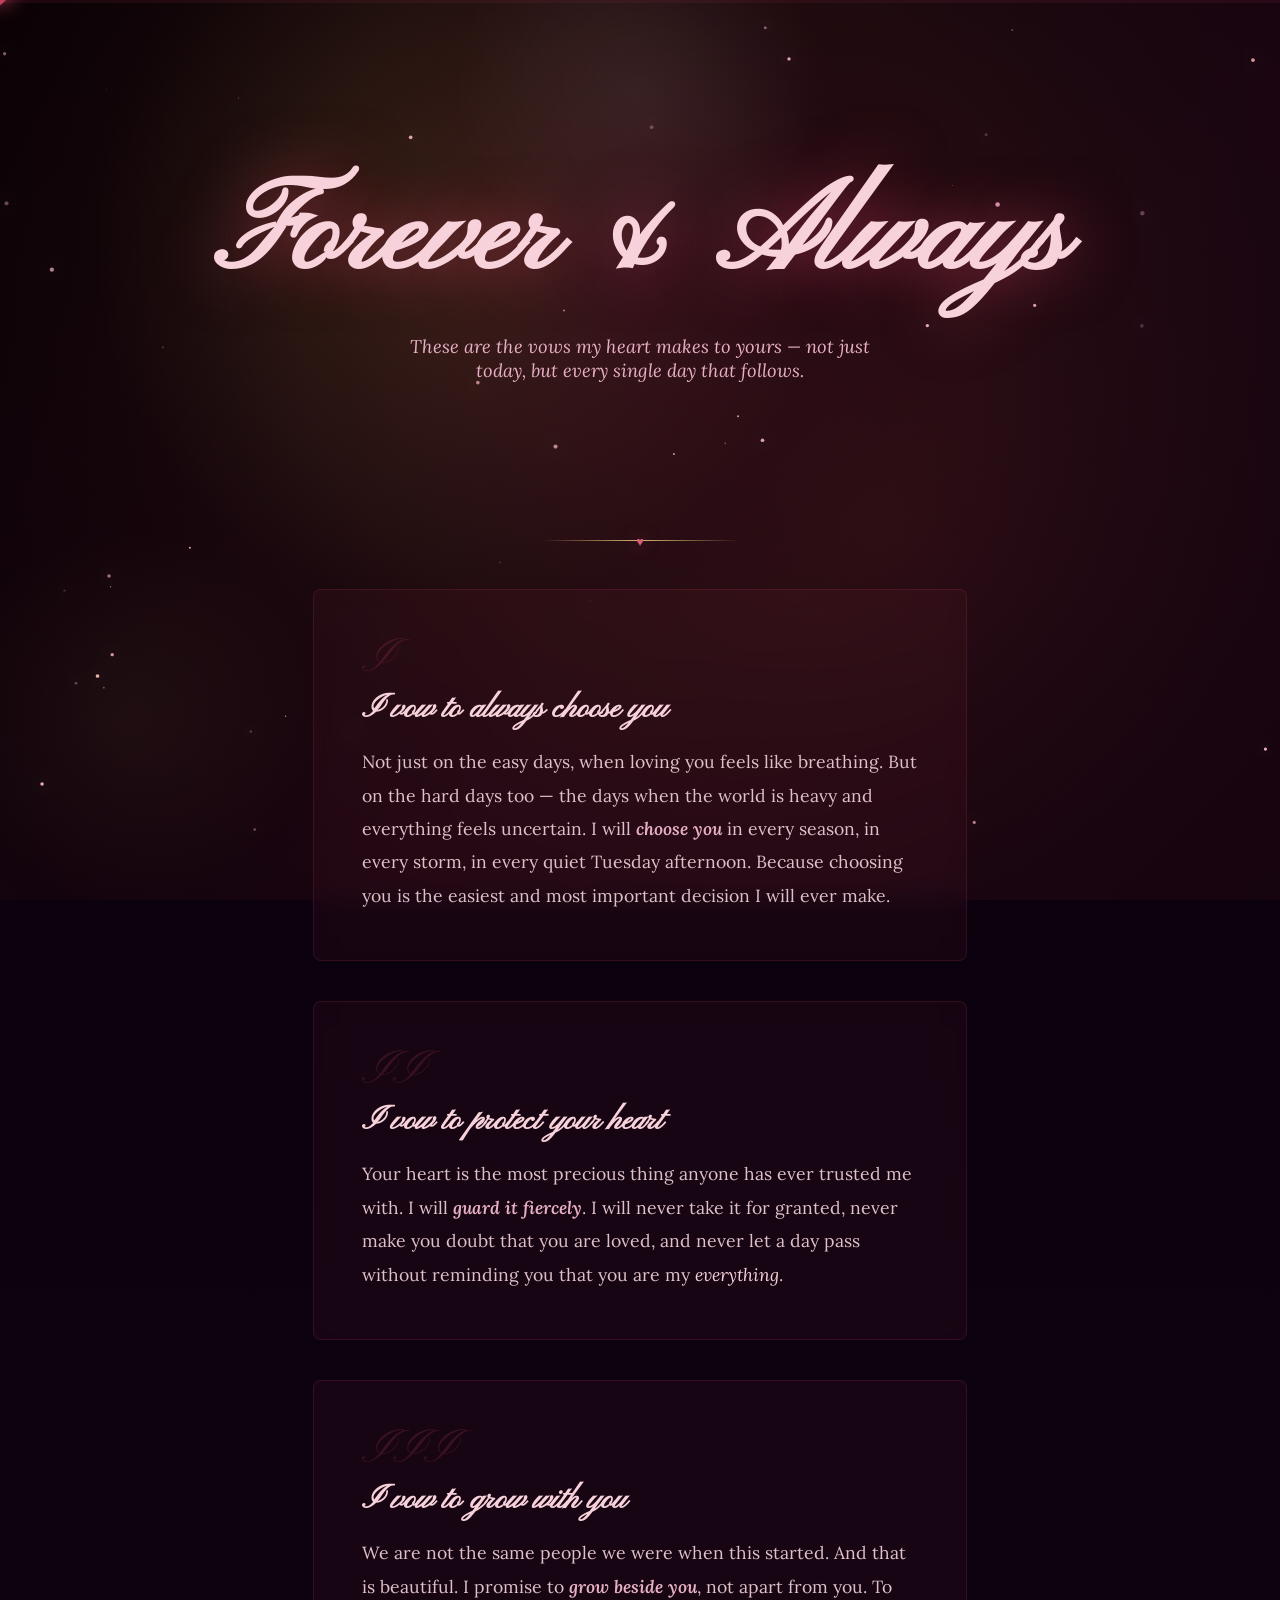
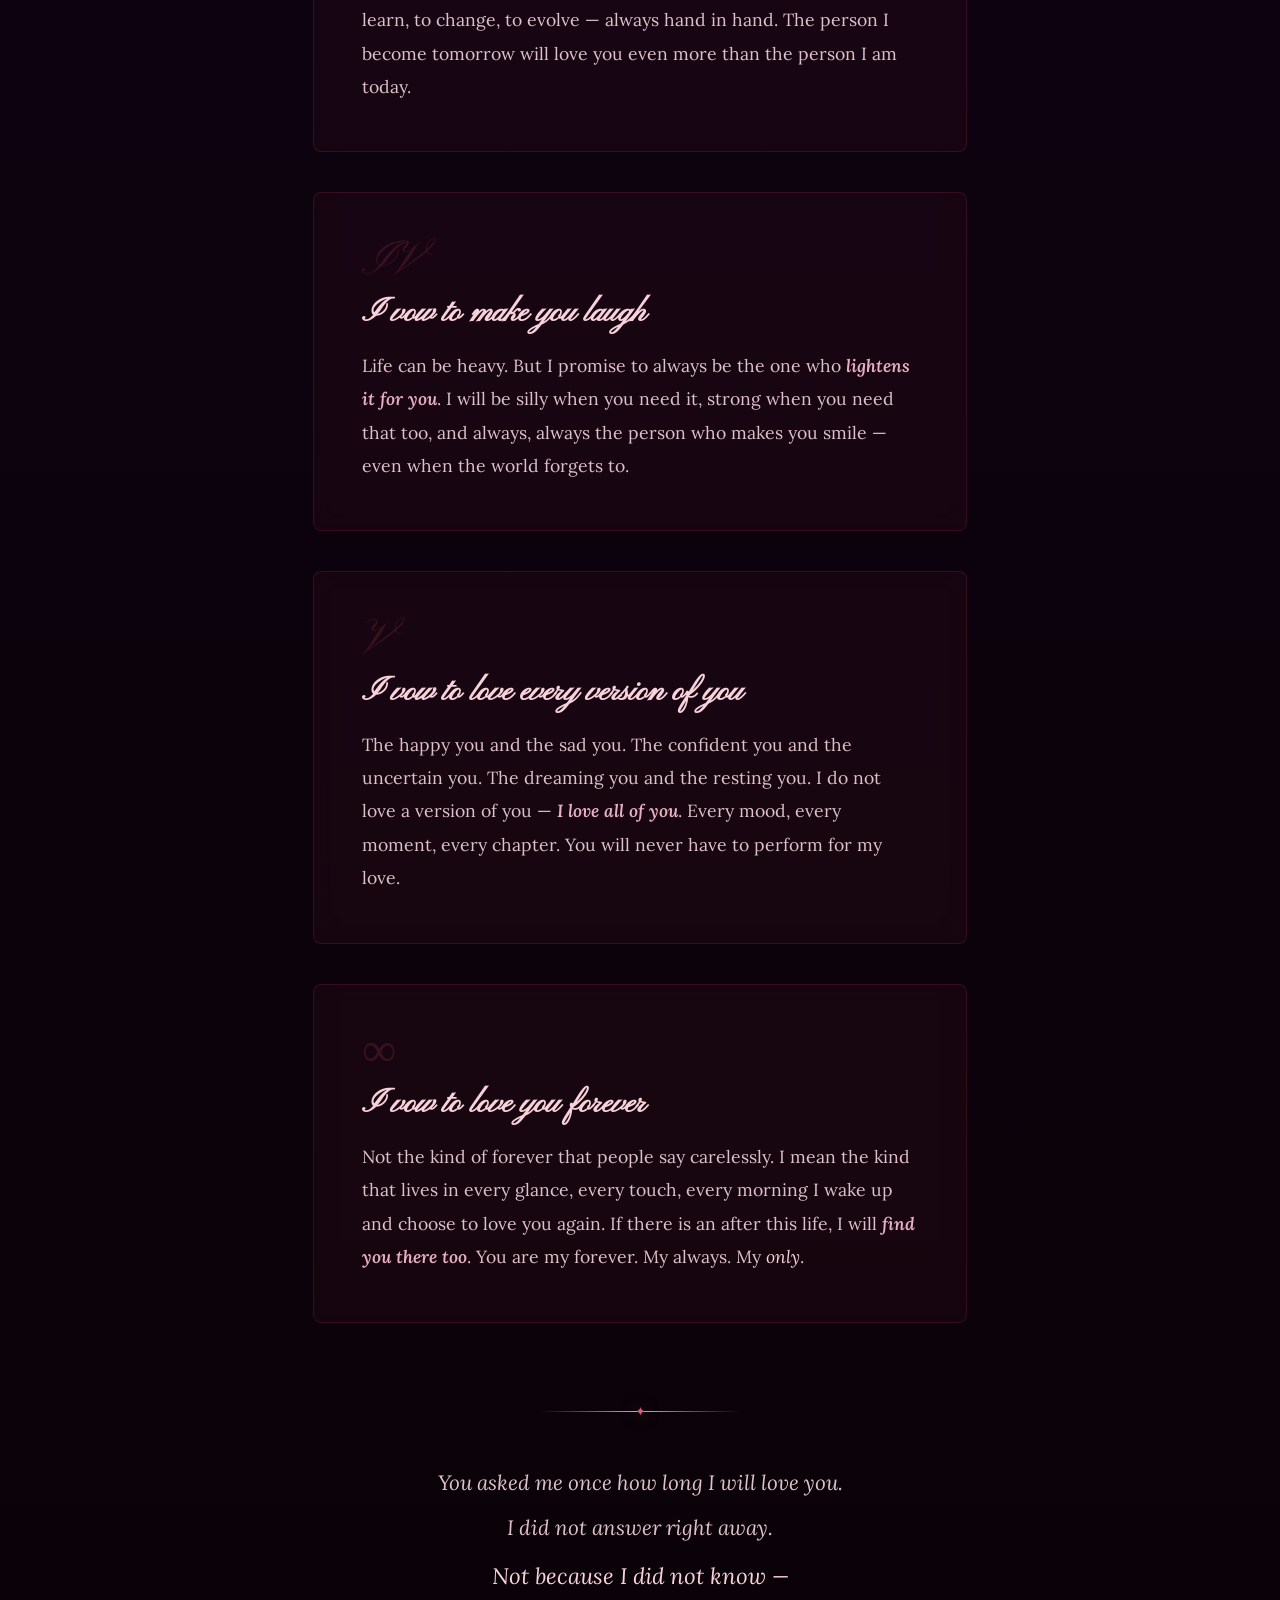
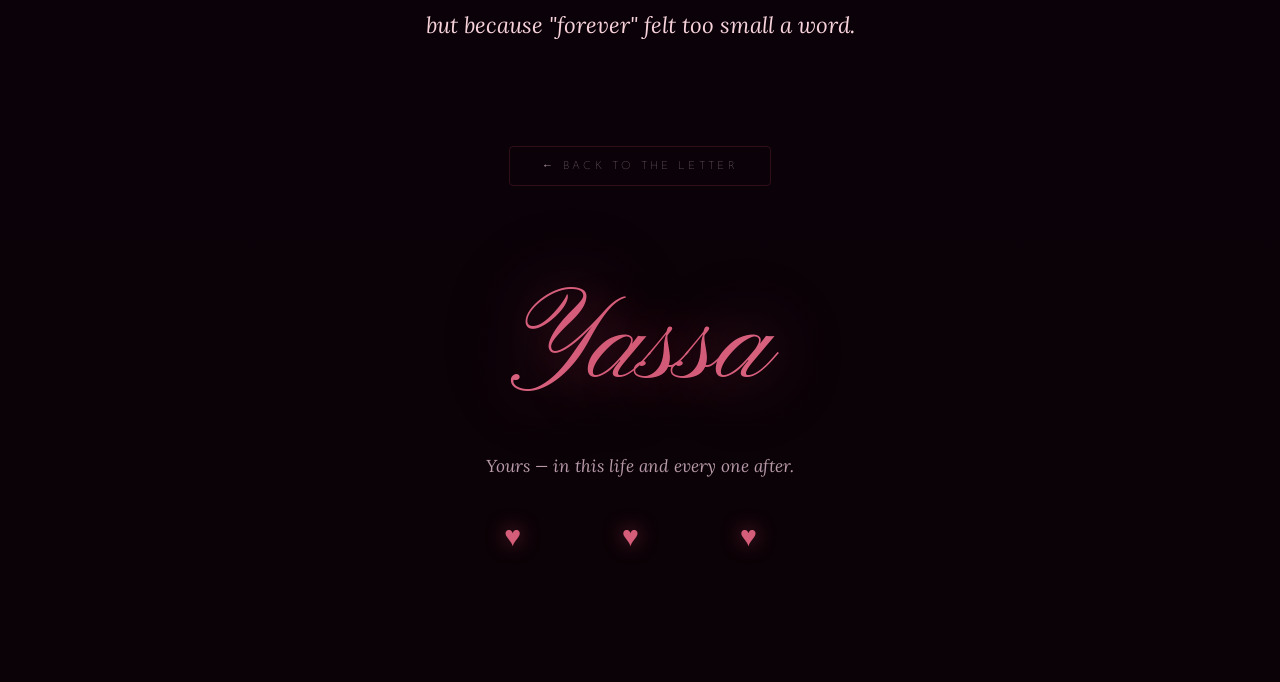
==== forever.html @ 21aec776 "init" ====
<!DOCTYPE html>
<html lang="en">
<head>
  <meta charset="UTF-8"/>
  <meta name="viewport" content="width=device-width, initial-scale=1.0"/>
  <title>Forever & Always — For Ela ♡</title>
  <link href="https://fonts.googleapis.com/css2?family=Lora:ital,wght@0,400;0,500;0,600;1,400;1,500&family=Pinyon+Script&family=Josefin+Sans:wght@100;200;300&display=swap" rel="stylesheet"/>
  <link rel="stylesheet" href="css/style.css"/>
  <style>
    .vow-hero {
      min-height: 60svh; display: flex; flex-direction: column;
      align-items: center; justify-content: center; text-align: center;
      padding: 4rem 1.5rem; position: relative; z-index: 1;
    }
    .vow-hero h1 {
      font-family: 'Pinyon Script', cursive;
      font-size: clamp(3.5rem, 12vw, 8rem); color: var(--blush);
      text-shadow: 0 0 60px rgba(192,65,90,.6);
      opacity: 0; animation: fu 1.2s .3s forwards;
    }
    .vow-hero p {
      font-style: italic; color: var(--soft); font-size: clamp(.9rem, 2vw, 1.15rem);
      margin-top: 1rem; opacity: 0; animation: fu .9s .8s forwards; max-width: 500px;
    }

    .vow-section {
      position: relative; z-index: 1; max-width: 750px;
      margin: 0 auto; padding: 3rem clamp(1.2rem, 5vw, 3rem);
    }
    .vow-card {
      background: rgba(192,65,90,.06); border: 1px solid rgba(192,65,90,.18);
      border-radius: 8px; padding: clamp(2rem, 5vw, 3rem);
      backdrop-filter: blur(10px); margin-bottom: 2.5rem;
      transition: transform .3s, box-shadow .3s;
    }
    .vow-card:hover {
      transform: translateY(-3px);
      box-shadow: 0 12px 40px rgba(192,65,90,.1);
    }
    .vow-num {
      font-family: 'Pinyon Script', cursive; font-size: 3rem;
      color: rgba(192,65,90,.2); line-height: .9; margin-bottom: .5rem;
    }
    .vow-title {
      font-family: 'Pinyon Script', cursive;
      font-size: clamp(1.5rem, 4vw, 2rem); color: var(--blush); margin-bottom: 1rem;
    }
    .vow-text {
      font-size: clamp(.95rem, 1.6vw, 1.1rem); color: #ddc0c8;
      line-height: 1.9; font-weight: 400;
    }
    .vow-text em { color: var(--blush); }
    .vow-text strong { color: var(--soft); font-weight: 600; font-style: italic; }

    .final-poem {
      text-align: center; padding: 3rem 1.5rem;
      position: relative; z-index: 1; max-width: 650px; margin: 0 auto;
    }
    .final-poem .pl { display: block; font-style: italic; color: #ddc0c8;
      font-size: clamp(1rem, 2.2vw, 1.3rem); line-height: 2.2; font-weight: 400; }
    .final-poem .pl.hi { color: var(--blush); font-size: clamp(1.05rem, 2.4vw, 1.4rem); }

    .back-link {
      display: block; text-align: center; margin: 3rem auto;
      font-family: 'Josefin Sans', sans-serif; font-weight: 100;
      letter-spacing: .3em; font-size: .7rem; color: var(--muted);
      text-transform: uppercase; text-decoration: none;
      padding: .8rem 2rem; border: 1px solid rgba(192,65,90,.2);
      border-radius: 4px; transition: all .3s; position: relative; z-index: 1;
      width: fit-content;
    }
    .back-link:hover { border-color: var(--rose); color: var(--rose); background: rgba(192,65,90,.08); }
  </style>
</head>
<body class="page-ready">

<canvas id="bgc"></canvas>
<canvas id="fwc"></canvas>
<div class="fhwrap" id="fhwrap"></div>
<div id="hcur"><svg viewBox="0 0 100 90" xmlns="http://www.w3.org/2000/svg"><path d="M50 85C50 85 5 52 5 28C5 13 16 3 29 3C38 3 46 8 50 16C54 8 62 3 71 3C84 3 95 13 95 28C95 52 50 85 50 85Z" fill="#c0415a"/></svg></div>

<div class="scroll-progress"><div class="scroll-progress-fill" id="scroll-progress-fill"></div><span class="scroll-heart" id="scroll-heart">♥</span></div>

<div class="vow-hero">
  <h1>Forever & Always</h1>
  <p>These are the vows my heart makes to yours — not just today, but every single day that follows.</p>
</div>

<div class="gline-animated rev"><span class="div-heart">♥</span></div>

<div class="vow-section">
  <div class="vow-card rev">
    <div class="vow-num">I</div>
    <h3 class="vow-title">I vow to always choose you</h3>
    <p class="vow-text">Not just on the easy days, when loving you feels like breathing. But on the hard days too — the days when the world is heavy and everything feels uncertain. I will <strong>choose you</strong> in every season, in every storm, in every quiet Tuesday afternoon. Because choosing you is the easiest and most important decision I will ever make.</p>
  </div>

  <div class="vow-card rev d1">
    <div class="vow-num">II</div>
    <h3 class="vow-title">I vow to protect your heart</h3>
    <p class="vow-text">Your heart is the most precious thing anyone has ever trusted me with. I will <strong>guard it fiercely</strong>. I will never take it for granted, never make you doubt that you are loved, and never let a day pass without reminding you that you are my <em>everything</em>.</p>
  </div>

  <div class="vow-card rev d2">
    <div class="vow-num">III</div>
    <h3 class="vow-title">I vow to grow with you</h3>
    <p class="vow-text">We are not the same people we were when this started. And that is beautiful. I promise to <strong>grow beside you</strong>, not apart from you. To learn, to change, to evolve — always hand in hand. The person I become tomorrow will love you even more than the person I am today.</p>
  </div>

  <div class="vow-card rev d3">
    <div class="vow-num">IV</div>
    <h3 class="vow-title">I vow to make you laugh</h3>
    <p class="vow-text">Life can be heavy. But I promise to always be the one who <strong>lightens it for you</strong>. I will be silly when you need it, strong when you need that too, and always, always the person who makes you smile — even when the world forgets to.</p>
  </div>

  <div class="vow-card rev d1">
    <div class="vow-num">V</div>
    <h3 class="vow-title">I vow to love every version of you</h3>
    <p class="vow-text">The happy you and the sad you. The confident you and the uncertain you. The dreaming you and the resting you. I do not love a version of you — <strong>I love all of you</strong>. Every mood, every moment, every chapter. You will never have to perform for my love.</p>
  </div>

  <div class="vow-card rev d2">
    <div class="vow-num">∞</div>
    <h3 class="vow-title">I vow to love you forever</h3>
    <p class="vow-text">Not the kind of forever that people say carelessly. I mean the kind that lives in every glance, every touch, every morning I wake up and choose to love you again. If there is an after this life, I will <strong>find you there too</strong>. You are my forever. My always. My <em>only</em>.</p>
  </div>
</div>

<div class="gline-animated rev"><span class="div-heart">✦</span></div>

<div class="final-poem">
  <span class="pl rev">You asked me once how long I will love you.</span>
  <span class="pl rev d1">I did not answer right away.</span>
  <span class="pl hi rev d2">Not because I did not know —</span>
  <span class="pl hi rev d3">but because "forever" felt too small a word.</span>
</div>

<a href="index.html" class="back-link">← back to the letter</a>

<div class="final" style="padding-top: 2rem">
  <span class="sig rev">Yassa</span>
  <p class="fnote rev">Yours — in this life and every one after.</p>
  <span class="fhearts">♥ &nbsp; ♥ &nbsp; ♥</span>
</div>

<script src="js/data.js"></script>
<script src="js/effects.js"></script>
<script src="js/starfield.js"></script>
<script>
  initHeartCursor();
  initFireworks();
  initStarfield();
  initFloatingHearts();
  initProgressBar();

  const io = new IntersectionObserver(entries => {
    entries.forEach(e => { if (e.isIntersecting) { e.target.classList.add('on'); io.unobserve(e.target); } });
  }, { threshold: .07 });
  document.querySelectorAll('.rev').forEach(el => io.observe(el));

  const divObs = new IntersectionObserver(entries => {
    entries.forEach(e => { if (e.isIntersecting) { e.target.classList.add('animate'); divObs.unobserve(e.target); } });
  }, { threshold: .5 });
  document.querySelectorAll('.gline-animated').forEach(d => divObs.observe(d));
</script>
</body>
</html>
---- css/style.css ----
/* ═══════════════════════════════════════════════════
   FOR ELA — STYLESHEET
   ═══════════════════════════════════════════════════ */

/* ── 1. DESIGN TOKENS ── */
:root {
  --rose: #d45e79;
  --rose2: #e16c8c;
  --blush: #f7d2da;
  --deep: #06020a;
  --midnight: #08030c;
  --plum: #2b0918;
  --gold: #d8b56f;
  --cream: #f8efe8;
  --muted: #b89aa8;
  --soft: #e8b0c4;
  --glass: rgba(255, 255, 255, .08);
  --border: rgba(255, 255, 255, .14);
}

/* ── 2. RESET & BASE ── */
*,
*::before,
*::after {
  box-sizing: border-box;
  margin: 0;
  padding: 0;
}

html {
  scroll-behavior: smooth;
}

body {
  position: relative;
  min-height: 100vh;
  color: var(--cream);
  background: linear-gradient(180deg, #09010b 0%, #0d0210 38%, #0a0206 100%);
  font-family: 'Lora', serif;
  overflow-x: hidden;
  cursor: none;
}

@media (pointer: coarse) {
  body {
    cursor: auto;
  }
}

body::before {
  content: '';
  position: fixed;
  inset: 0;
  z-index: -1;
  pointer-events: none;
  background:
    radial-gradient(circle at 20% 15%, rgba(212, 168, 83, .14), transparent 16%),
    radial-gradient(circle at 85% 10%, rgba(224, 96, 112, .12), transparent 14%),
    radial-gradient(circle at 50% 90%, rgba(255, 255, 255, .04), transparent 22%),
    linear-gradient(135deg, rgba(10, 2, 6, .96), rgba(26, 5, 18, .95) 35%, rgba(18, 4, 14, .98));
  background-size: 180% 180%;
  animation: meshFlow 32s ease-in-out infinite;
}

body::after {
  content: '';
  position: fixed;
  inset: 0;
  z-index: -1;
  pointer-events: none;
  background:
    radial-gradient(circle at 50% 10%, rgba(255, 255, 255, .07), transparent 18%),
    radial-gradient(circle at 10% 80%, rgba(212, 168, 83, .06), transparent 14%);
  mix-blend-mode: screen;
}

@keyframes meshFlow {
  0% {
    transform: scale(1) translate(0, 0);
  }

  50% {
    transform: scale(1.04) translate(2%, -1.8%);
  }

  100% {
    transform: scale(1) translate(0, 0);
  }
}

/* ── 3. HEART CURSOR & TRAILS ── */
#hcur {
  position: fixed;
  pointer-events: none;
  z-index: 99999;
  transform: translate(-50%, -60%);
  display: none;
  filter: drop-shadow(0 0 10px rgba(192, 65, 90, 1));
}

@media (pointer: fine) {
  #hcur {
    display: block;
  }
}

#hcur svg {
  width: 26px;
  height: 26px;
  animation: cbeat 1.3s ease-in-out infinite;
}

@keyframes cbeat {

  0%,
  100% {
    transform: scale(1);
  }

  50% {
    transform: scale(1.4);
  }
}

.trail {
  position: fixed;
  pointer-events: none;
  z-index: 99990;
  transform: translate(-50%, -50%);
  animation: trailFade .9s ease-out forwards;
}

@keyframes trailFade {
  0% {
    opacity: .85;
    transform: translate(-50%, -50%) scale(1);
  }

  100% {
    opacity: 0;
    transform: translate(-50%, -160%) scale(.15);
  }
}

/* ── 4. CANVASES & FLOATING HEARTS ── */
#bgc,
#fwc {
  position: fixed;
  inset: 0;
  pointer-events: none;
}

#bgc {
  z-index: 0;
}

#fwc {
  z-index: 9000;
}

.fhwrap {
  position: fixed;
  inset: 0;
  pointer-events: none;
  z-index: 0;
  overflow: hidden;
}

.fh {
  position: absolute;
  bottom: -60px;
  opacity: 0;
  animation: floatUp linear infinite;
}

@keyframes floatUp {
  0% {
    opacity: 0;
    transform: translateY(0) scale(.6);
  }

  10% {
    opacity: .5;
  }

  90% {
    opacity: .2;
  }

  100% {
    opacity: 0;
    transform: translateY(-110vh) scale(1.1) rotate(30deg);
  }
}

/* ── 5. SPARKLE BURST ── */
.spk {
  position: fixed;
  pointer-events: none;
  z-index: 9990;
  border-radius: 50%;
  animation: spkPop .65s ease-out forwards;
}

@keyframes spkPop {
  0% {
    opacity: 1;
    transform: translate(0, 0) scale(1);
  }

  100% {
    opacity: 0;
    transform: translate(var(--dx), var(--dy)) scale(0);
  }
}

/* ── 6. HERO SECTION ── */
.hero {
  position: relative;
  min-height: 100svh;
  display: flex;
  flex-direction: column;
  align-items: center;
  justify-content: center;
  text-align: center;
  padding: 3rem 1.5rem;
  z-index: 1;
  overflow: hidden;
}

.hero::before {
  content: '';
  position: absolute;
  inset: 0;
  pointer-events: none;
  background:
    radial-gradient(ellipse 90% 70% at 50% 50%, rgba(192, 65, 90, .28) 0%, transparent 70%),
    radial-gradient(ellipse 40% 30% at 80% 15%, rgba(212, 168, 83, .1) 0%, transparent 60%);
}

.ring {
  position: absolute;
  border-radius: 50%;
  border: 1px solid rgba(192, 65, 90, .07);
  top: 50%;
  left: 50%;
  pointer-events: none;
  animation: rp 4s ease-in-out infinite;
}

.ring-1 {
  width: min(500px, 90vw);
  height: min(500px, 90vw);
  transform: translate(-50%, -50%);
}

.ring-2 {
  width: min(750px, 130vw);
  height: min(750px, 130vw);
  transform: translate(-50%, -50%);
  animation-delay: 1.3s;
}

.ring-3 {
  width: min(1000px, 170vw);
  height: min(1000px, 170vw);
  transform: translate(-50%, -50%);
  animation-delay: 2.6s;
}

@keyframes rp {

  0%,
  100% {
    opacity: .3;
    transform: translate(-50%, -50%) scale(1);
  }

  50% {
    opacity: .8;
    transform: translate(-50%, -50%) scale(1.04);
  }
}

#heart3d {
  width: clamp(150px, 30vw, 250px);
  height: clamp(150px, 30vw, 250px);
  margin-bottom: 1.2rem;
  filter: drop-shadow(0 0 35px rgba(192, 65, 90, .8));
}

.from-label {
  font-family: 'Outfit', sans-serif;
  font-weight: 100;
  letter-spacing: .55em;
  font-size: clamp(.58rem, 1.3vw, .78rem);
  color: var(--gold);
  text-transform: uppercase;
  margin-bottom: 1.2rem;
  opacity: 0;
  animation: fu .8s .1s forwards;
}

.name-wrap {
  opacity: 0;
  animation: fu 1.2s .5s forwards;
  perspective: 900px;
}

.hero-name {
  font-family: 'Pinyon Script', cursive;
  font-size: clamp(5rem, 20vw, 15rem);
  color: var(--blush);
  line-height: .85;
  display: inline-block;
  transform-style: preserve-3d;
  transition: transform .06s linear;
  text-shadow: 0 0 70px rgba(192, 65, 90, .85), 0 0 140px rgba(192, 65, 90, .3);
}

.hero-tagline {
  margin-top: 1.6rem;
  font-size: clamp(.9rem, 2vw, 1.22rem);
  font-style: italic;
  color: var(--soft);
  font-weight: 300;
  opacity: 0;
  animation: fu .9s 1s forwards;
  max-width: 480px;
  line-height: 1.85;
}

.hero-sub {
  font-family: 'Outfit', sans-serif;
  font-weight: 100;
  letter-spacing: .45em;
  font-size: clamp(.5rem, 1.1vw, .7rem);
  color: var(--muted);
  text-transform: uppercase;
  margin-top: 1.4rem;
  opacity: 0;
  animation: fu .9s 1.4s forwards;
}

.shint {
  position: absolute;
  bottom: 2rem;
  left: 50%;
  transform: translateX(-50%);
  display: flex;
  flex-direction: column;
  align-items: center;
  gap: .5rem;
  opacity: 0;
  animation: fu .8s 2s forwards;
}

.shint span {
  font-family: 'Outfit', sans-serif;
  font-weight: 100;
  letter-spacing: .4em;
  font-size: .56rem;
  color: var(--muted);
  text-transform: uppercase;
}

.sline {
  width: 1px;
  height: 44px;
  background: linear-gradient(to bottom, var(--rose), transparent);
  animation: sp 2s ease-in-out infinite;
}

/* ── 7. DIVIDERS & ORNAMENTS ── */
.gline {
  width: clamp(80px, 18vw, 140px);
  height: 1px;
  background: linear-gradient(to right, transparent, var(--gold), transparent);
  margin: 0 auto;
  position: relative;
  z-index: 1;
}

.orn {
  text-align: center;
  font-size: .85rem;
  letter-spacing: 1rem;
  color: var(--gold);
  opacity: .4;
  position: relative;
  z-index: 1;
  padding: .5rem 0;
}

.hbd {
  display: block;
  text-align: center;
  font-size: 2rem;
  color: var(--rose);
  animation: beat 1.5s ease-in-out infinite;
  position: relative;
  z-index: 1;
  margin: 2rem 0;
  text-shadow: 0 0 20px rgba(192, 65, 90, .7);
}

/* ── 8. SECTIONS & LETTER ── */
section {
  position: relative;
  z-index: 1;
  max-width: 900px;
  margin: 0 auto;
  padding: 4rem clamp(1.2rem, 5vw, 3rem);
}

.tag {
  font-family: 'Outfit', sans-serif;
  font-weight: 100;
  letter-spacing: .5em;
  font-size: .68rem;
  color: var(--gold);
  text-transform: uppercase;
  margin-bottom: 1.2rem;
  display: block;
}

section h2 {
  font-family: 'Pinyon Script', cursive;
  font-size: clamp(2.8rem, 7.5vw, 5rem);
  color: var(--blush);
  margin-bottom: 1.8rem;
  line-height: 1;
}

section p {
  font-size: clamp(1rem, 1.8vw, 1.2rem);
  font-weight: 300;
  line-height: 1.95;
  color: #ddc0c8;
  margin-bottom: 1.2rem;
}

section p em {
  font-style: italic;
  color: var(--blush);
}

section p strong {
  font-weight: 600;
  font-style: italic;
  color: var(--soft);
}

.letter {
  background: rgba(192, 65, 90, .07);
  border: 1px solid rgba(192, 65, 90, .18);
  border-radius: 3px;
  padding: clamp(1.5rem, 4vw, 3rem);
  position: relative;
  overflow: hidden;
}

.letter::before {
  content: '"';
  position: absolute;
  top: -2rem;
  left: 1.5rem;
  font-family: 'Pinyon Script', cursive;
  font-size: 6rem;
  color: var(--rose);
  opacity: .18;
  line-height: 1;
  pointer-events: none;
}

/* ── 9. TAP HEART SECTION ── */
.tap-sec {
  position: relative;
  z-index: 1;
  text-align: center;
  padding: 2rem clamp(1rem, 4vw, 3rem) 3.5rem;
}

.tap-sec .sub {
  font-family: 'Outfit', sans-serif;
  font-weight: 100;
  letter-spacing: .45em;
  font-size: clamp(.58rem, 1.2vw, .75rem);
  color: var(--muted);
  text-transform: uppercase;
  margin-bottom: 2rem;
  display: block;
}

.bhbtn {
  background: none;
  border: none;
  cursor: pointer;
  padding: 0;
  display: inline-block;
  position: relative;
}

.bhbtn svg {
  width: clamp(110px, 24vw, 170px);
  height: clamp(110px, 24vw, 170px);
  filter: drop-shadow(0 0 28px rgba(192, 65, 90, .85)) drop-shadow(0 0 65px rgba(192, 65, 90, .4));
  animation: throb 1.7s ease-in-out infinite;
  transition: filter .2s;
}

.bhbtn:hover svg,
.bhbtn:active svg {
  filter: drop-shadow(0 0 45px rgba(192, 65, 90, 1)) drop-shadow(0 0 100px rgba(192, 65, 90, .65));
}

@keyframes throb {

  0%,
  100% {
    transform: scale(1);
  }

  14% {
    transform: scale(1.16);
  }

  28% {
    transform: scale(1.06);
  }

  42% {
    transform: scale(1.22);
  }
}

.tap-hint {
  display: block;
  margin-top: 1.4rem;
  font-family: 'Outfit', sans-serif;
  font-weight: 100;
  letter-spacing: .38em;
  font-size: .64rem;
  color: var(--muted);
  text-transform: uppercase;
  animation: blink 2.5s ease-in-out infinite;
}

@keyframes blink {

  0%,
  100% {
    opacity: .35;
  }

  50% {
    opacity: 1;
  }
}

/* ── 10. MODAL / OVERLAY ── */
.overlay {
  position: fixed;
  inset: 0;
  background: rgba(10, 2, 6, .88);
  backdrop-filter: blur(10px);
  z-index: 99000;
  display: flex;
  align-items: center;
  justify-content: center;
  opacity: 0;
  pointer-events: none;
  transition: opacity .4s ease;
  padding: 2rem;
}

.overlay.on {
  opacity: 1;
  pointer-events: all;
}

.mbox {
  background: linear-gradient(135deg, rgba(192, 65, 90, .16), rgba(10, 2, 6, .92));
  border: 1px solid rgba(192, 65, 90, .38);
  border-radius: 4px;
  padding: clamp(2rem, 5vw, 3.5rem);
  max-width: 480px;
  width: 100%;
  text-align: center;
  transform: translateY(44px) scale(.93);
  transition: transform .45s cubic-bezier(.34, 1.56, .64, 1);
}

.overlay.on .mbox {
  transform: translateY(0) scale(1);
}

.mhearts {
  font-size: 2.4rem;
  display: block;
  margin-bottom: 1.2rem;
  animation: beat 1.4s ease-in-out infinite;
  text-shadow: 0 0 25px rgba(192, 65, 90, .9);
}

.mtxt {
  font-family: 'Pinyon Script', cursive;
  font-size: clamp(1.7rem, 5vw, 2.7rem);
  color: var(--blush);
  line-height: 1.35;
  margin-bottom: 2rem;
}

.mclose {
  background: rgba(192, 65, 90, .2);
  border: 1px solid rgba(192, 65, 90, .4);
  color: var(--rose);
  padding: .7rem 2rem;
  font-family: 'Outfit', sans-serif;
  font-weight: 100;
  letter-spacing: .35em;
  font-size: .7rem;
  text-transform: uppercase;
  cursor: pointer;
  border-radius: 2px;
  transition: background .3s;
}

.mclose:hover,
.mclose:active {
  background: rgba(192, 65, 90, .38);
}

/* ── 11. 3D FLIP CARDS ── */
.reasons {
  display: grid;
  grid-template-columns: repeat(auto-fit, minmax(min(235px, 100%), 1fr));
  gap: 1.5rem;
  margin-top: 2.5rem;
}

.cw {
  perspective: 1200px;
  cursor: pointer;
  height: clamp(200px, 25vw, 240px);
}

.ci {
  position: relative;
  width: 100%;
  height: 100%;
  transform-style: preserve-3d;
  transition: transform .8s cubic-bezier(.4, .2, .2, 1);
}

.cw.flipped .ci {
  transform: rotateY(180deg);
}

.cf {
  position: absolute;
  inset: 0;
  backface-visibility: hidden;
  border-radius: 3px;
  padding: 1.7rem;
}

.cfront {
  background: rgba(192, 65, 90, .08);
  border: 1px solid rgba(192, 65, 90, .2);
  display: flex;
  flex-direction: column;
  transition: border-color .3s, background .3s;
}

.cw:hover .cfront:not(.cw.flipped .cfront) {
  border-color: rgba(192, 65, 90, .5);
  background: rgba(192, 65, 90, .12);
}

.cback {
  background: linear-gradient(135deg, rgba(192, 65, 90, .2), rgba(139, 26, 48, .18));
  border: 1px solid rgba(192, 65, 90, .42);
  transform: rotateY(180deg);
  display: flex;
  flex-direction: column;
  align-items: center;
  justify-content: center;
  text-align: center;
}

.rnum {
  font-family: 'Pinyon Script', cursive;
  font-size: 3rem;
  color: rgba(192, 65, 90, .26);
  line-height: .9;
  margin-bottom: .4rem;
}

.rtit {
  font-size: .98rem;
  font-weight: 600;
  font-style: italic;
  color: var(--blush);
  margin-bottom: .4rem;
}

.rtxt {
  font-size: .88rem;
  font-weight: 300;
  color: #ddc0c8;
  line-height: 1.72;
  flex: 1;
}

.fhint {
  font-family: 'Outfit', sans-serif;
  font-weight: 100;
  letter-spacing: .28em;
  font-size: .56rem;
  color: var(--muted);
  text-transform: uppercase;
  margin-top: auto;
  padding-top: .7rem;
}

.rbicon {
  font-size: 1.9rem;
  color: var(--rose);
  margin-bottom: .7rem;
  animation: beat 1.9s ease-in-out infinite;
  text-shadow: 0 0 15px rgba(192, 65, 90, .8);
}

.rbtxt {
  font-size: clamp(.88rem, 1.8vw, 1.05rem);
  font-style: italic;
  color: var(--blush);
  line-height: 1.72;
  font-weight: 300;
}

/* ── 12. QUOTE ── */
.quote {
  border-left: 2px solid var(--rose);
  padding: 1.8rem clamp(1.2rem, 4vw, 2.5rem);
  margin: 3rem 0;
  background: rgba(192, 65, 90, .055);
}

.quote p {
  font-style: italic;
  font-size: clamp(1.05rem, 2.2vw, 1.32rem);
  color: var(--blush);
  margin: 0;
  line-height: 1.85;
}

.quote cite {
  display: block;
  margin-top: 1rem;
  font-family: 'Outfit', sans-serif;
  font-weight: 100;
  letter-spacing: .3em;
  font-size: .65rem;
  color: var(--gold);
  text-transform: uppercase;
}

/* ── 13. PROMISES ── */
.promises {
  list-style: none;
  margin-top: 2.5rem;
}

.promises li {
  display: flex;
  align-items: flex-start;
  gap: 1.2rem;
  margin-bottom: 1.6rem;
  padding-bottom: 1.6rem;
  border-bottom: 1px solid rgba(192, 65, 90, .1);
  font-size: clamp(.98rem, 1.8vw, 1.14rem);
  font-weight: 300;
  color: #ddc0c8;
  line-height: 1.85;
  transition: transform .3s;
}

.promises li:last-child {
  border-bottom: none;
}

.promises li:hover {
  transform: translateX(5px);
}

.pibtn {
  background: none;
  border: none;
  font-size: 1.4rem;
  cursor: pointer;
  flex-shrink: 0;
  margin-top: .12rem;
  transition: transform .3s, color .3s, text-shadow .3s;
  line-height: 1;
  color: rgba(192, 65, 90, .45);
}

.pibtn.sealed {
  color: var(--rose);
  text-shadow: 0 0 18px rgba(192, 65, 90, 1);
  transform: scale(1.3);
  animation: beat 2s ease-in-out infinite;
}

.ptext strong {
  font-weight: 600;
  font-style: italic;
  color: var(--blush);
}

/* ── 14. ENVELOPE ── */
.envsec {
  position: relative;
  z-index: 1;
  text-align: center;
  padding: 2.5rem clamp(1rem, 4vw, 3rem) 5rem;
}

.envwrap {
  display: inline-block;
  cursor: pointer;
  margin-top: 2rem;
  perspective: 1200px;
}

.env {
  width: clamp(240px, 50vw, 360px);
  position: relative;
  transform-style: preserve-3d;
  transition: transform .4s ease;
}

.envwrap:hover .env {
  transform: scale(1.04) rotateX(4deg) translateY(-1px);
}

.envbody {
  width: 100%;
  padding-top: 62%;
  background: linear-gradient(135deg, rgba(255, 255, 255, .08), rgba(10, 2, 6, .72));
  border: 1px solid rgba(255, 255, 255, .18);
  border-radius: 18px;
  position: relative;
  overflow: hidden;
}

.env.open .envbody {
  overflow: visible;
}

.eflap {
  position: absolute;
  top: 0;
  left: -1px;
  right: -1px;
  height: 56%;
  transform-origin: top center;
  transition: transform .95s cubic-bezier(.4, 0, .2, 1);
  z-index: 4;
  pointer-events: none;
}

.eflap svg {
  width: 100%;
  height: 100%;
}

.env.open .eflap {
  transform: rotateX(-178deg);
}

.etri {
  position: absolute;
  inset: 0;
  pointer-events: none;
  z-index: 3;
}

.eletter {
  position: absolute;
  left: 8%;
  right: 8%;
  bottom: 4%;
  background: linear-gradient(to bottom, rgba(253, 208, 216, .12), rgba(192, 65, 90, .08));
  border: 1px solid rgba(192, 65, 90, .25);
  border-radius: 2px;
  padding: 1.4rem 1.1rem;
  transform: translateY(50%);
  opacity: 0;
  visibility: hidden;
  transition: transform 1.1s .35s cubic-bezier(.34, 1.56, .64, 1), opacity .4s ease, visibility .4s ease;
  z-index: 2;
}

.env.open .eletter {
  transform: translateY(-96%);
  opacity: 1;
  visibility: visible;
  transition: transform 1.1s .35s cubic-bezier(.34, 1.56, .64, 1), opacity 1.1s .35s ease, visibility 0s .35s;
}

.eletter p {
  font-family: 'Pinyon Script', cursive;
  font-size: clamp(1.05rem, 2.8vw, 1.5rem);
  color: var(--blush);
  line-height: 1.65;
  text-align: center;
}

.ehint {
  display: block;
  margin-top: 1.4rem;
  font-family: 'Outfit', sans-serif;
  font-weight: 100;
  letter-spacing: .35em;
  font-size: .62rem;
  color: var(--muted);
  text-transform: uppercase;
  animation: blink 2.5s ease-in-out infinite;
}

/* ── 15. POEM ── */
.poem {
  text-align: center;
  padding: 3rem clamp(1rem, 4vw, 3rem);
  position: relative;
  z-index: 1;
  max-width: 700px;
  margin: 0 auto;
}

.pl {
  font-size: clamp(1rem, 2.2vw, 1.33rem);
  font-weight: 300;
  font-style: italic;
  color: #ddc0c8;
  line-height: 2.2;
  display: block;
}

.pl.hi {
  color: var(--blush);
  font-size: clamp(1.08rem, 2.6vw, 1.5rem);
}

/* ── 16. FINAL / SIGNATURE ── */
.final {
  text-align: center;
  padding: clamp(4rem, 10vw, 8rem) 2rem;
  position: relative;
  z-index: 1;
}

.flabel {
  font-family: 'Outfit', sans-serif;
  font-weight: 100;
  letter-spacing: .45em;
  font-size: .72rem;
  color: var(--muted);
  text-transform: uppercase;
  margin-bottom: 1.8rem;
  display: block;
}

.sig {
  font-family: 'Pinyon Script', cursive;
  font-size: clamp(4rem, 12vw, 8rem);
  color: var(--rose);
  display: block;
  animation: sglow 3s ease-in-out infinite alternate;
  text-shadow: 0 0 60px rgba(192, 65, 90, .6), 0 0 130px rgba(192, 65, 90, .25);
}

@keyframes sglow {
  from {
    text-shadow: 0 0 50px rgba(192, 65, 90, .5), 0 0 100px rgba(192, 65, 90, .2);
  }

  to {
    text-shadow: 0 0 90px rgba(192, 65, 90, 1), 0 0 180px rgba(192, 65, 90, .45), 0 0 260px rgba(192, 65, 90, .18);
  }
}

.fnote {
  margin-top: 1.8rem;
  font-size: clamp(.9rem, 1.8vw, 1.08rem);
  font-style: italic;
  color: var(--muted);
  font-weight: 300;
}

.fhearts {
  display: block;
  text-align: center;
  margin-top: 2.5rem;
  font-size: clamp(1.2rem, 3vw, 1.8rem);
  color: var(--rose);
  letter-spacing: clamp(.6rem, 2vw, 1.2rem);
  animation: beat 1.8s ease-in-out infinite;
  text-shadow: 0 0 20px rgba(192, 65, 90, .7);
}

/* ── 17. SHARED KEYFRAMES ── */
@keyframes fu {
  from {
    opacity: 0;
    transform: translateY(28px);
  }

  to {
    opacity: 1;
    transform: translateY(0);
  }
}

@keyframes beat {

  0%,
  100% {
    transform: scale(1);
  }

  50% {
    transform: scale(1.3);
  }
}

@keyframes sp {

  0%,
  100% {
    opacity: .4;
  }

  50% {
    opacity: 1;
  }
}

/* ── 18. SCROLL REVEAL ── */
.rev {
  opacity: 0;
  transform: translateY(42px);
  transition: opacity 1.05s cubic-bezier(.19, 1, .22, 1), transform 1.05s cubic-bezier(.19, 1, .22, 1);
}

.rev.on {
  opacity: 1;
  transform: translateY(0);
}

.d1 {
  transition-delay: .12s;
}

.d2 {
  transition-delay: .22s;
}

.d3 {
  transition-delay: .34s;
}

.d4 {
  transition-delay: .46s;
}

.d5 {
  transition-delay: .58s;
}

.d6 {
  transition-delay: .7s;
}

/* ── 19. RESPONSIVE ── */
@media (max-width: 600px) {
  .cw {
    height: 190px;
  }

  .letter::before {
    font-size: 4rem;
    top: -1.5rem;
  }

  .reasons {
    gap: 1rem;
  }

  .loader-heart svg {
    width: 60px;
    height: 60px;
  }
}

/* ═══════════════════════════════════════════════════
   DESIGN UPGRADES
   ═══════════════════════════════════════════════════ */

/* ── 20. LOADING SCREEN ── */
.loader-screen {
  position: fixed;
  inset: 0;
  z-index: 999999;
  background: var(--deep);
  display: flex;
  flex-direction: column;
  align-items: center;
  justify-content: center;
  transition: opacity .8s ease, visibility .8s ease;
}

.loader-screen.loaded {
  opacity: 0;
  visibility: hidden;
  pointer-events: none;
}

.loader-heart svg {
  width: 80px;
  height: 80px;
  fill: var(--rose);
  animation: loaderBeat 1s ease-in-out infinite;
  filter: drop-shadow(0 0 30px rgba(192, 65, 90, .8));
}

@keyframes loaderBeat {

  0%,
  100% {
    transform: scale(1);
  }

  15% {
    transform: scale(1.3);
  }

  30% {
    transform: scale(1);
  }

  45% {
    transform: scale(1.2);
  }
}

.loader-text {
  font-family: 'Outfit', sans-serif;
  font-weight: 100;
  letter-spacing: .5em;
  font-size: .7rem;
  color: var(--muted);
  text-transform: uppercase;
  margin-top: 2rem;
}

.loader-bar {
  width: clamp(180px, 40vw, 280px);
  height: 2px;
  background: rgba(192, 65, 90, .15);
  margin-top: 1.5rem;
  border-radius: 2px;
  overflow: hidden;
}

.loader-bar-fill {
  height: 100%;
  width: 0;
  background: linear-gradient(to right, var(--rose), var(--gold));
  transition: width .2s ease;
  border-radius: 2px;
}

/* ── 21. SCROLL PROGRESS BAR ── */
.scroll-progress {
  position: fixed;
  top: 0;
  left: 0;
  width: 100%;
  height: 3px;
  z-index: 99998;
  background: rgba(192, 65, 90, .1);
}

.scroll-progress-fill {
  height: 100%;
  width: 0%;
  background: linear-gradient(to right, var(--rose), var(--gold), var(--rose2));
  transition: width .05s linear;
  box-shadow: 0 0 10px rgba(192, 65, 90, .6);
}

.scroll-heart {
  position: absolute;
  top: -6px;
  left: 0;
  font-size: .7rem;
  color: var(--rose);
  transform: translateX(-50%);
  opacity: 0;
  transition: left .05s linear, opacity .3s;
  filter: drop-shadow(0 0 6px rgba(192, 65, 90, .8));
  animation: beat 1.5s ease-in-out infinite;
}

/* ── 22. GLASSMORPHISM CARDS ── */
.glass-card {
  background: rgba(255, 255, 255, .06) !important;
  backdrop-filter: blur(18px) saturate(1.3);
  -webkit-backdrop-filter: blur(18px) saturate(1.3);
  border: 1px solid var(--border) !important;
  box-shadow:
    0 20px 80px rgba(0, 0, 0, .27),
    0 4px 18px rgba(255, 255, 255, .05),
    inset 0 1px 0 rgba(255, 255, 255, .12);
  overflow: hidden;
  position: relative;
  border-radius: 18px;
}

.glass-card::before {
  content: '';
  position: absolute;
  inset: 0;
  border-radius: inherit;
  pointer-events: none;
  background: linear-gradient(180deg, rgba(255, 255, 255, .06), rgba(255, 255, 255, 0));
  mask-image: linear-gradient(to bottom, rgba(0, 0, 0, 1), rgba(0, 0, 0, .2));
}

.card-shimmer {
  position: absolute;
  inset: 0;
  pointer-events: none;
  transition: background .3s ease;
}

.cw:hover .glass-card {
  border-color: rgba(255, 255, 255, .28) !important;
  box-shadow:
    0 22px 90px rgba(255, 255, 255, .08),
    0 0 60px rgba(212, 168, 83, .12),
    inset 0 0 0 1px rgba(255, 255, 255, .18);
}

.cback.glass-card {
  background: linear-gradient(135deg, rgba(255, 255, 255, .08), rgba(189, 28, 55, .12)) !important;
}

/* ── 23. ENHANCED LETTER (glassmorphism) ── */
.letter {
  background: rgba(255, 255, 255, .06);
  border: 1px solid rgba(255, 255, 255, .14);
  backdrop-filter: blur(20px);
  -webkit-backdrop-filter: blur(20px);
  box-shadow:
    0 30px 80px rgba(0, 0, 0, .28),
    inset 0 0 0 1px rgba(255, 255, 255, .12);
  border-radius: 24px;
}

.letter.typing::after {
  content: '|';
  animation: cursorBlink .6s step-end infinite;
  color: var(--rose);
  font-weight: 300;
}

@keyframes cursorBlink {

  0%,
  100% {
    opacity: 1;
  }

  50% {
    opacity: 0;
  }
}

/* ── 24. SOUND TOGGLE ── */
.sound-toggle {
  position: fixed;
  top: 1.2rem;
  right: 1.2rem;
  z-index: 99997;
  width: 44px;
  height: 44px;
  background: rgba(255, 255, 255, .08);
  border: 1px solid rgba(255, 255, 255, .16);
  color: var(--muted);
  font-size: 1rem;
  border-radius: 50%;
  cursor: pointer;
  display: flex;
  align-items: center;
  justify-content: center;
  transition: transform .28s ease, background .28s ease, box-shadow .28s ease, color .28s ease;
  backdrop-filter: blur(14px);
}

.sound-toggle:hover {
  transform: translateY(-2px) scale(1.04);
  background: rgba(255, 255, 255, .14);
  color: var(--rose);
}

.sound-toggle.sound-on {
  color: var(--rose);
  border-color: rgba(212, 168, 83, .6);
  box-shadow: 0 0 24px rgba(212, 168, 83, .2), inset 0 0 0 1px rgba(255, 255, 255, .12);
}

/* ── 25. ANIMATED DIVIDERS ── */
.gline-animated {
  width: 0;
  height: 1px;
  background: linear-gradient(to right, transparent, var(--gold), transparent);
  margin: 0 auto;
  position: relative;
  z-index: 1;
  transition: width 1.2s cubic-bezier(.19, 1, .22, 1);
}

.gline-animated.animate {
  width: clamp(120px, 25vw, 200px);
}

.gline-animated .div-heart {
  position: absolute;
  top: 50%;
  left: 50%;
  transform: translate(-50%, -50%) scale(0);
  font-size: .8rem;
  color: var(--rose);
  transition: transform .6s .4s cubic-bezier(.34, 1.56, .64, 1);
  filter: drop-shadow(0 0 8px rgba(192, 65, 90, .6));
}

.gline-animated.animate .div-heart {
  transform: translate(-50%, -50%) scale(1);
}

/* ── 26. ENHANCED MODAL ── */
.mbox {
  backdrop-filter: blur(26px) saturate(1.4);
  -webkit-backdrop-filter: blur(26px) saturate(1.4);
  background: rgba(255, 255, 255, .06);
  border: 1px solid rgba(255, 255, 255, .18);
  box-shadow:
    0 30px 90px rgba(0, 0, 0, .45),
    0 0 100px rgba(212, 168, 83, .14),
    inset 0 1px 0 rgba(255, 255, 255, .14);
  border-radius: 24px;
}

/* ── 27. PARALLAX SECTIONS ── */
.parallax-section {
  will-change: transform;
  transition: transform .1s linear;
}

/* ── 28. ENHANCED FINAL SIGNATURE ── */
.sig {
  background: linear-gradient(135deg, var(--rose), var(--rose2), var(--gold));
  background-size: 200% 200%;
  -webkit-background-clip: text;
  -webkit-text-fill-color: transparent;
  background-clip: text;
  animation: sigGradient 4s ease-in-out infinite alternate, sglow 3s ease-in-out infinite alternate;
}

@keyframes sigGradient {
  0% {
    background-position: 0% 50%;
  }

  100% {
    background-position: 100% 50%;
  }
}

.infinity-wrap {
  margin-top: 1rem;
  opacity: 0;
  animation: fu 1s 1s forwards;
}

.infinity-wrap svg {
  width: 60px;
  height: 30px;
  stroke: var(--gold);
  stroke-width: 1.5;
  fill: none;
  stroke-dasharray: 200;
  stroke-dashoffset: 200;
  animation: drawInfinity 3s ease forwards 1.5s;
  filter: drop-shadow(0 0 8px rgba(212, 168, 83, .5));
}

@keyframes drawInfinity {
  to {
    stroke-dashoffset: 0;
  }
}

/* ── 29. PAGE READY TRANSITION ── */
body:not(.page-ready) .hero,
body:not(.page-ready) section,
body:not(.page-ready) .poem,
body:not(.page-ready) .final {
  opacity: 0;
}

body.page-ready .hero {
  animation: fu 1s .2s forwards;
}

/* ═══════════════════════════════════════════════════
   NEW SECTIONS
   ═══════════════════════════════════════════════════ */

/* ── 30. SONG CARD ── */
.song-card {
  display: flex;
  align-items: center;
  gap: clamp(1.5rem, 4vw, 3rem);
  background: rgba(192, 65, 90, .06);
  border: 1px solid rgba(192, 65, 90, .18);
  border-radius: 8px;
  padding: clamp(1.5rem, 4vw, 2.5rem);
  backdrop-filter: blur(10px);
  flex-wrap: wrap;
  justify-content: center;
}

.cd-wrap {
  flex-shrink: 0;
  padding: 5px;
}

.cd {
  width: clamp(100px, 20vw, 140px);
  height: clamp(100px, 20vw, 140px);
  border-radius: 50%;
  background: url('../cover.png') center/cover no-repeat;
  display: flex;
  align-items: center;
  justify-content: center;
  animation: spin 4s linear infinite;
  box-shadow: 0 0 15px rgba(0, 0, 0, .6), inset 0 0 5px rgba(255, 255, 255, .4);
  position: relative;
  -webkit-mask-image: radial-gradient(transparent 10%, black 11%);
  mask-image: radial-gradient(transparent 10%, black 11%);
}

.cd::before {
  content: '';
  position: absolute;
  inset: 0;
  border-radius: 50%;
  background: radial-gradient(circle at center, transparent 11%, rgba(255, 255, 255, .3) 12%, rgba(255, 255, 255, .1) 16%, transparent 18%);
  pointer-events: none;
}

.cd::after {
  content: '';
  position: absolute;
  inset: 0;
  border-radius: 50%;
  background: conic-gradient(from 45deg, rgba(255, 255, 255, 0) 0deg, rgba(255, 255, 255, .5) 45deg, rgba(255, 255, 255, 0) 90deg, rgba(255, 255, 255, .5) 135deg, rgba(255, 255, 255, 0) 180deg, rgba(255, 255, 255, .5) 225deg, rgba(255, 255, 255, 0) 270deg, rgba(255, 255, 255, .5) 315deg, rgba(255, 255, 255, 0) 360deg);
  mix-blend-mode: screen;
  pointer-events: none;
}

@keyframes spin {
  to {
    transform: rotate(360deg);
  }
}

.song-card:hover .cd {
  animation-duration: 1.5s;
}

.song-info {
  flex: 1;
  min-width: 200px;
}

.song-title {
  font-family: 'Pinyon Script', cursive;
  font-size: clamp(1.5rem, 4vw, 2.2rem);
  color: var(--blush);
  margin-bottom: .3rem;
}

.song-artist {
  font-family: 'Outfit', sans-serif;
  font-weight: 100;
  letter-spacing: .3em;
  font-size: .7rem;
  color: var(--gold);
  text-transform: uppercase;
  margin-bottom: 1.2rem;
}

.song-note {
  font-size: clamp(.92rem, 1.6vw, 1.08rem);
  font-weight: 400;
  color: #ddc0c8;
  line-height: 1.85;
}

/* ── 31. FAVORITES GRID ── */
.fav-grid {
  display: grid;
  grid-template-columns: repeat(auto-fit, minmax(min(250px, 100%), 1fr));
  gap: 1.2rem;
  margin-top: 2rem;
}

.fav-item {
  padding: 1.8rem;
  border-radius: 6px;
  cursor: default;
  transition: transform .3s, box-shadow .3s;
}

.fav-item:hover {
  transform: translateY(-4px);
}

.fav-icon {
  font-size: 2rem;
  display: block;
  margin-bottom: .8rem;
}

.fav-title {
  font-family: 'Pinyon Script', cursive;
  font-size: 1.5rem;
  color: var(--blush);
  margin-bottom: .5rem;
}

.fav-text {
  font-size: .95rem;
  color: #ddc0c8;
  line-height: 1.8;
  font-weight: 400;
}

/* ── 32. DREAMS TIMELINE ── */
.dreams-timeline {
  position: relative;
  padding-left: 2.5rem;
  margin-top: 2rem;
}

.dreams-timeline::before {
  content: '';
  position: absolute;
  left: .9rem;
  top: 0;
  bottom: 0;
  width: 1px;
  background: linear-gradient(to bottom, var(--rose), var(--gold), transparent);
}

.dream-item {
  display: flex;
  align-items: flex-start;
  gap: 1.2rem;
  margin-bottom: 2rem;
  position: relative;
}

.dream-dot {
  width: 2.2rem;
  height: 2.2rem;
  border-radius: 50%;
  background: rgba(192, 65, 90, .15);
  border: 1px solid rgba(192, 65, 90, .35);
  display: flex;
  align-items: center;
  justify-content: center;
  font-size: 1rem;
  flex-shrink: 0;
  position: absolute;
  left: -2.5rem;
  transition: transform .3s, box-shadow .3s;
}

.dream-item:hover .dream-dot {
  transform: scale(1.2);
  box-shadow: 0 0 20px rgba(192, 65, 90, .4);
}

.dream-content p {
  font-size: clamp(.95rem, 1.6vw, 1.1rem);
  color: #ddc0c8;
  line-height: 1.85;
  font-weight: 400;
}

/* ── 33. PAGE NAVIGATION ── */
.page-nav {
  position: relative;
  z-index: 1;
  text-align: center;
  padding: 3rem clamp(1rem, 4vw, 3rem) 2rem;
  max-width: 900px;
  margin: 0 auto;
}

.nav-links {
  display: flex;
  gap: 1.5rem;
  justify-content: center;
  flex-wrap: wrap;
}

.nav-card {
  display: flex;
  flex-direction: column;
  align-items: center;
  padding: 2rem 2.5rem;
  border-radius: 18px;
  background: rgba(255, 255, 255, .06);
  border: 1px solid rgba(255, 255, 255, .16);
  backdrop-filter: blur(18px);
  text-decoration: none;
  color: inherit;
  transition: transform .3s ease, border-color .3s ease, box-shadow .3s ease;
  min-width: 180px;
}

.nav-card:hover {
  transform: translateY(-6px) scale(1.02);
  border-color: rgba(255, 255, 255, .3);
  box-shadow: 0 18px 60px rgba(212, 168, 83, .15);
}

.nav-icon {
  font-size: 2.5rem;
  margin-bottom: .8rem;
}

.nav-title {
  font-family: 'Pinyon Script', cursive;
  font-size: 1.5rem;
  color: var(--blush);
  margin-bottom: .3rem;
}

.nav-desc {
  font-family: 'Outfit', sans-serif;
  font-weight: 100;
  letter-spacing: .2em;
  font-size: .65rem;
  color: var(--muted);
  text-transform: uppercase;
}
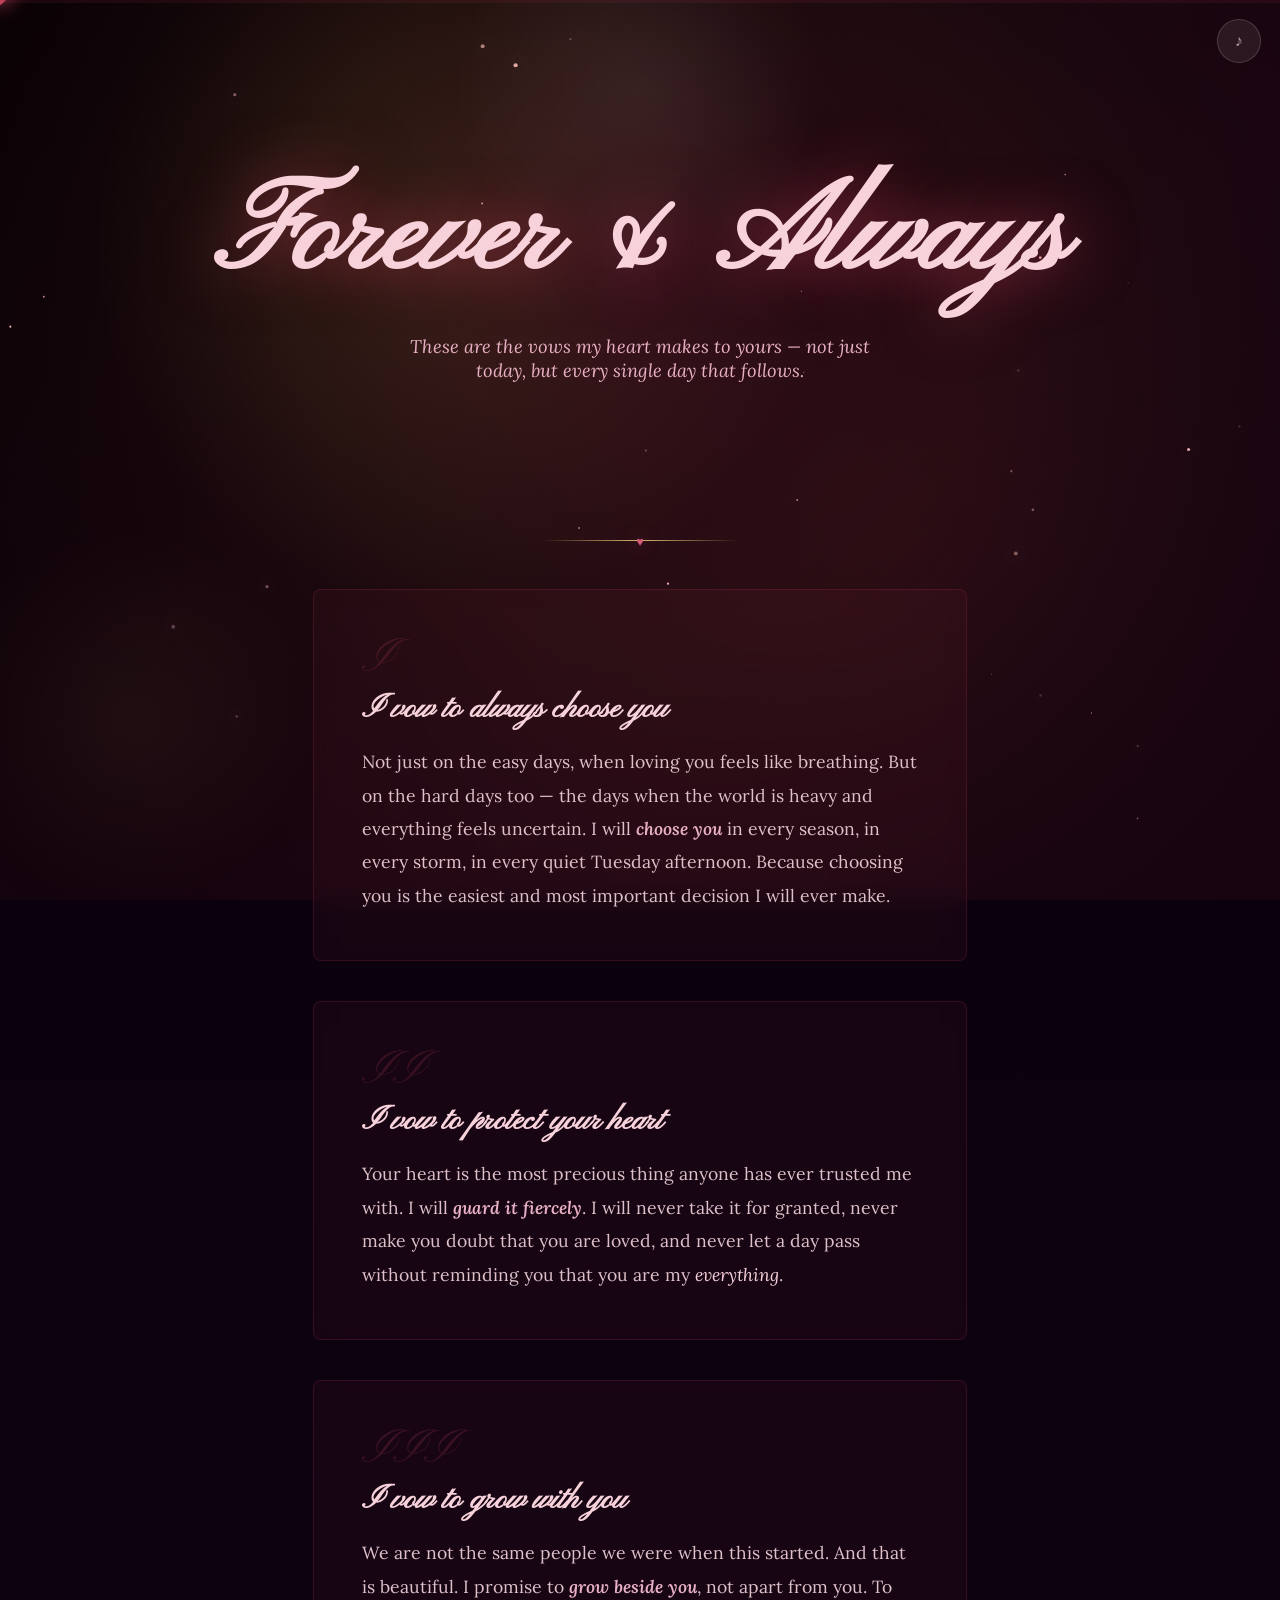
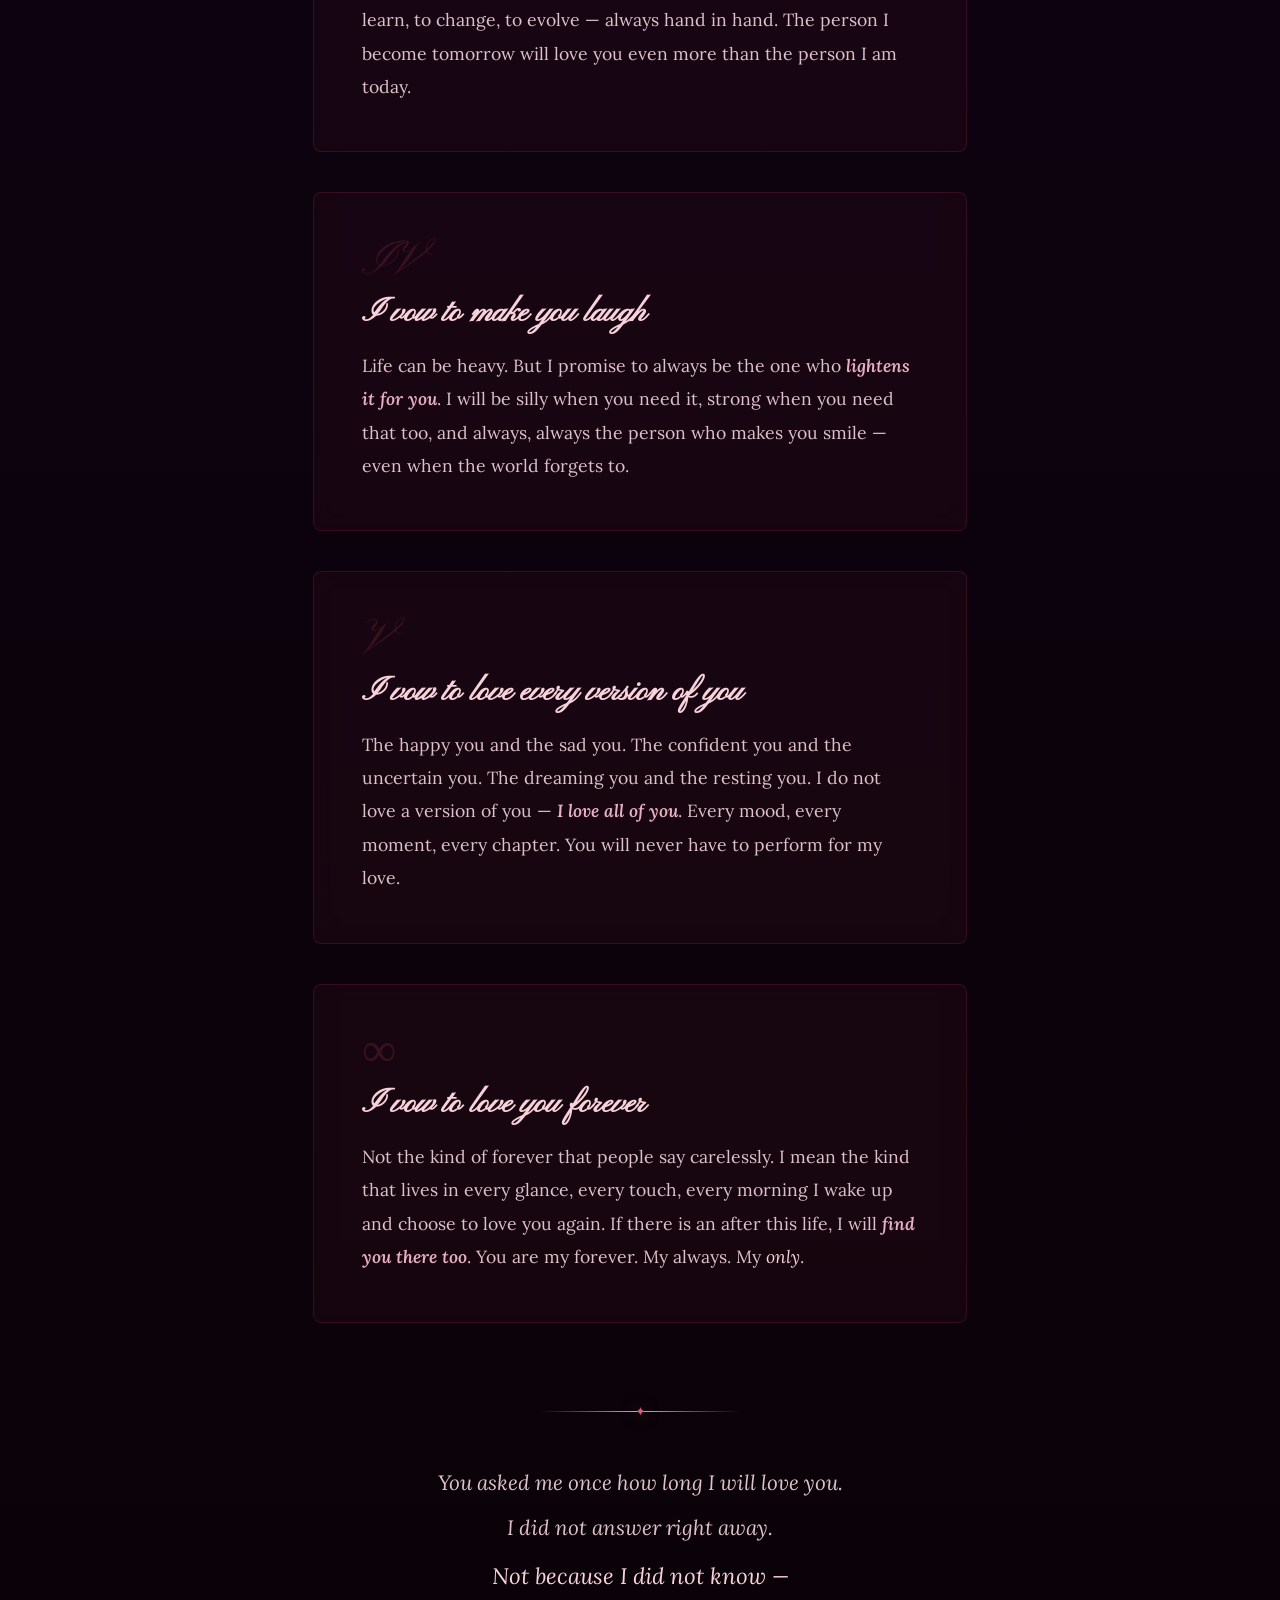
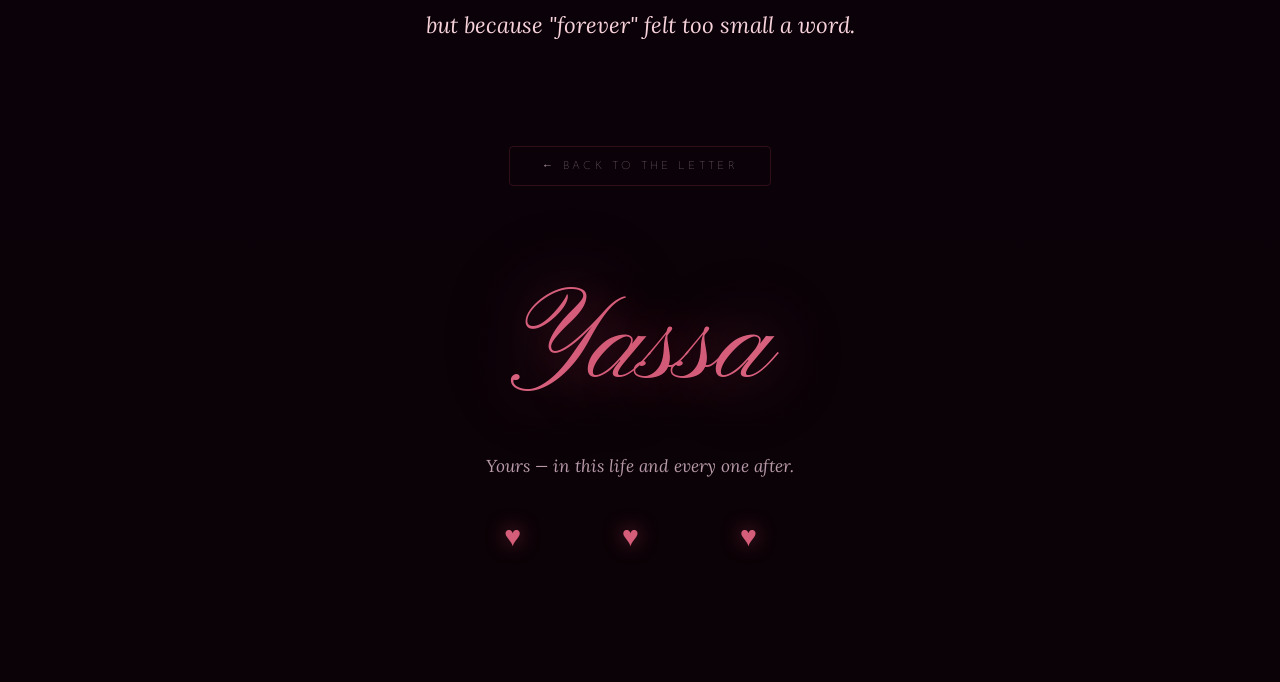
==== commit 8836247b: "updated:   music.html" ====
--- a/forever.html
+++ b/forever.html
@@ -74,6 +74,15 @@
 </head>
 <body class="page-ready">
 
+<!-- ═══ SOUND TOGGLE ═══ -->
+<button class="sound-toggle" id="sound-toggle" aria-label="Toggle sound">♪</button>
+
+<!-- ═══ AUDIO ═══ -->
+<audio id="bgmusic" loop preload="auto">
+  <source src="bgmusic.mp3" type="audio/mpeg">
+  Your browser does not support the audio element.
+</audio>
+
 <canvas id="bgc"></canvas>
 <canvas id="fwc"></canvas>
 <div class="fhwrap" id="fhwrap"></div>
@@ -144,6 +153,7 @@
 </div>
 
 <script src="js/data.js"></script>
+<script src="js/audio.js"></script>
 <script src="js/effects.js"></script>
 <script src="js/starfield.js"></script>
 <script>
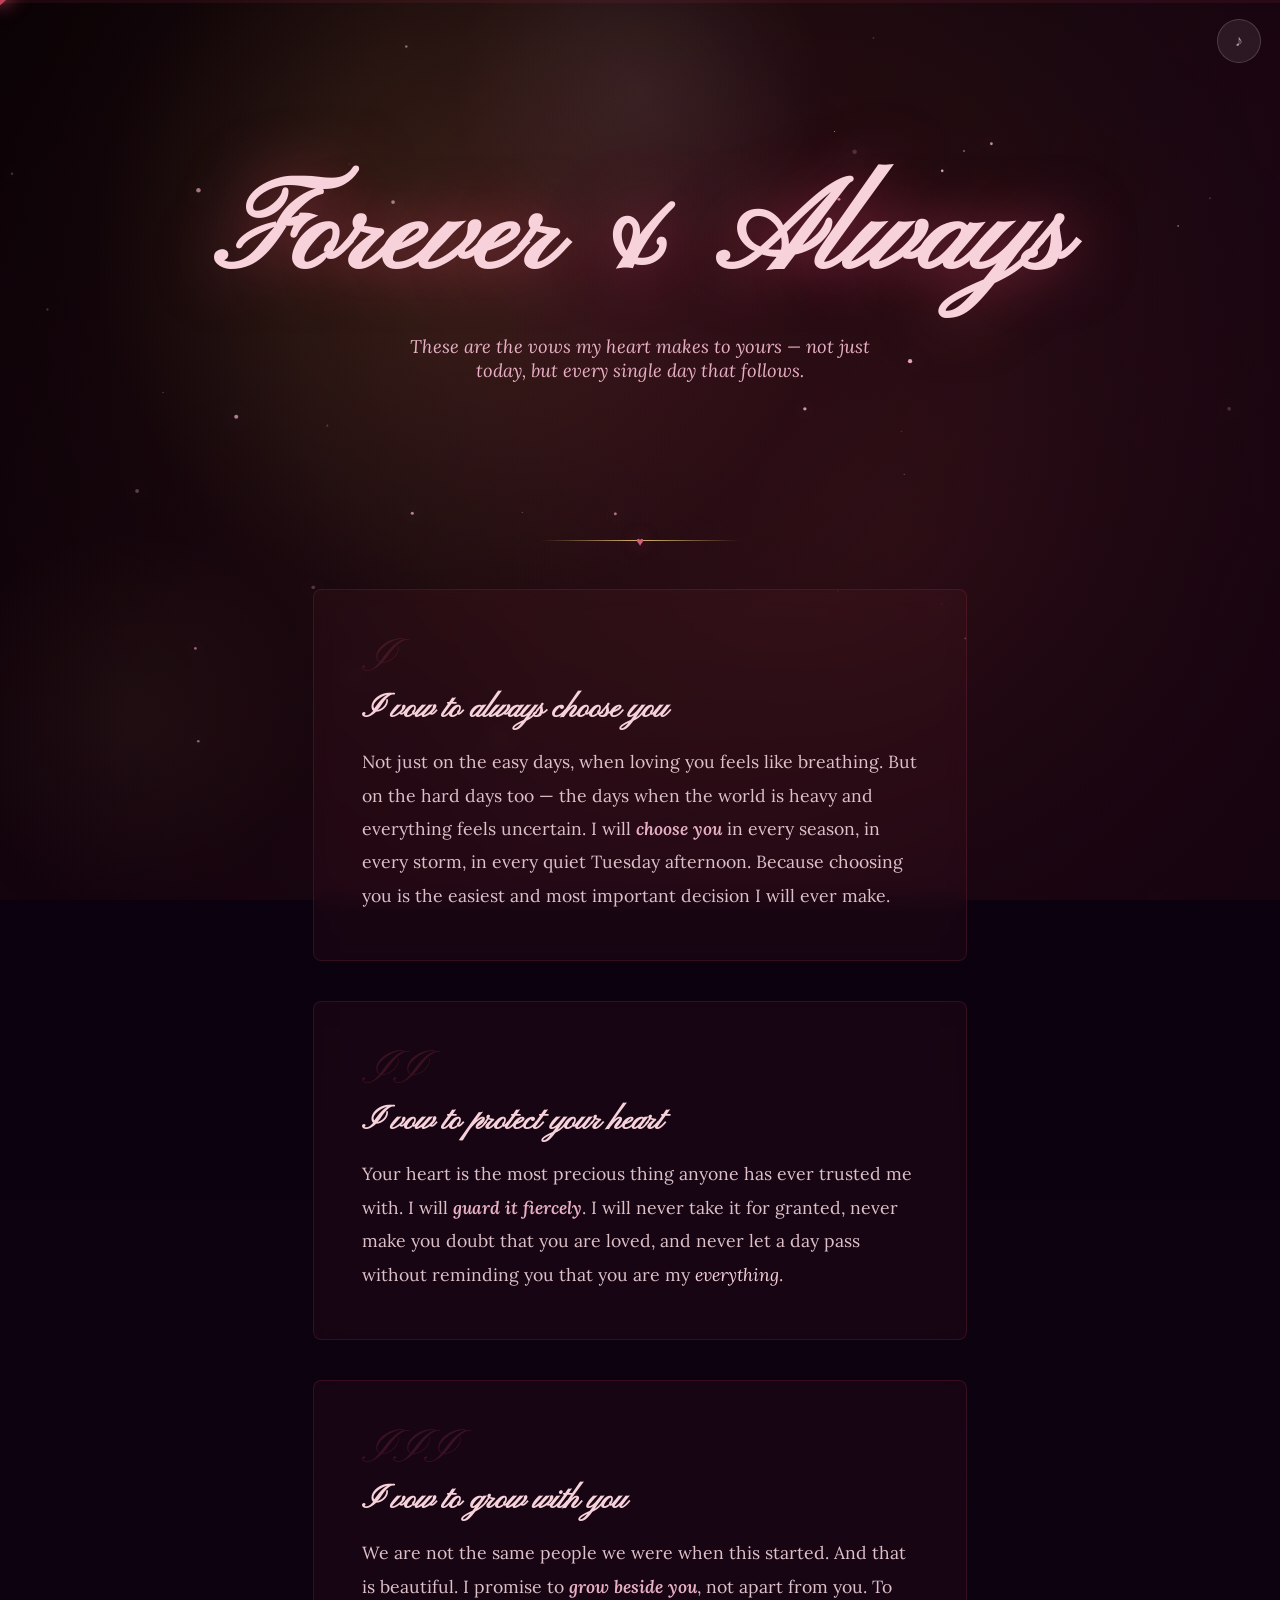
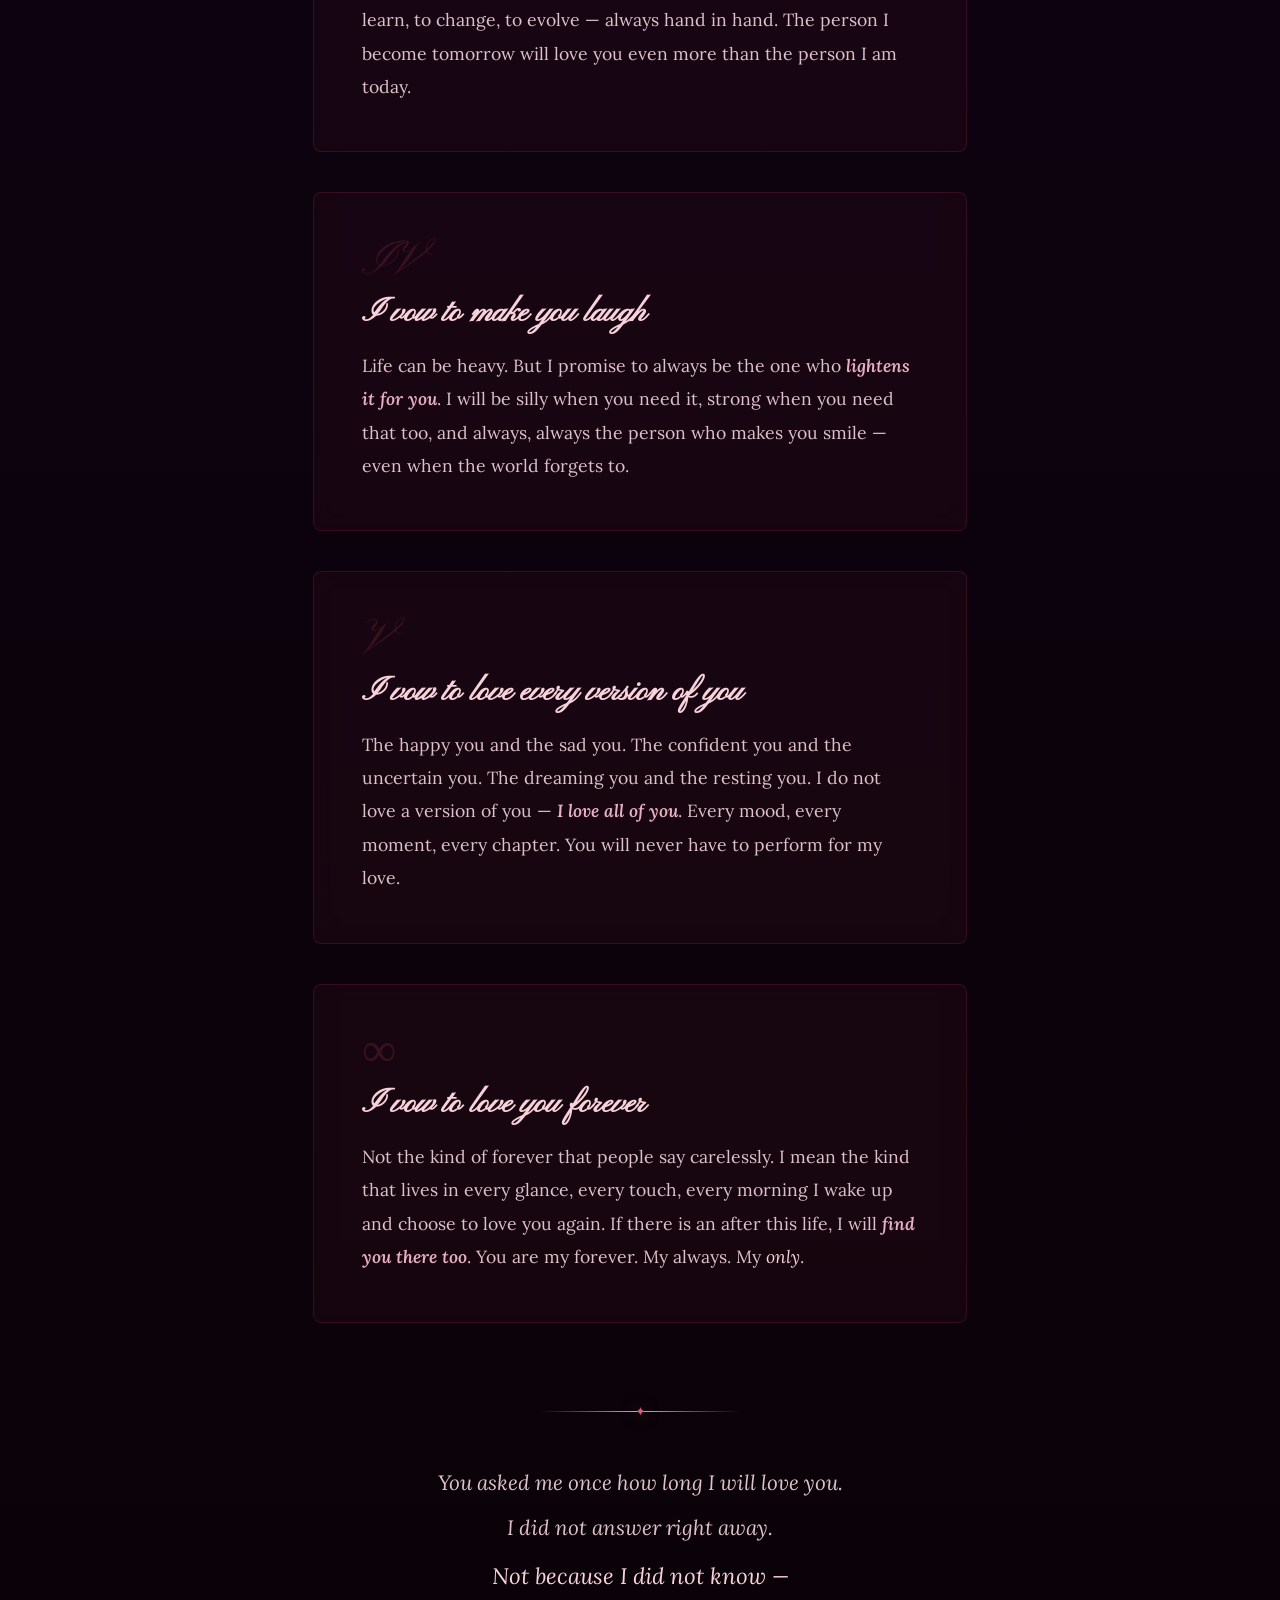
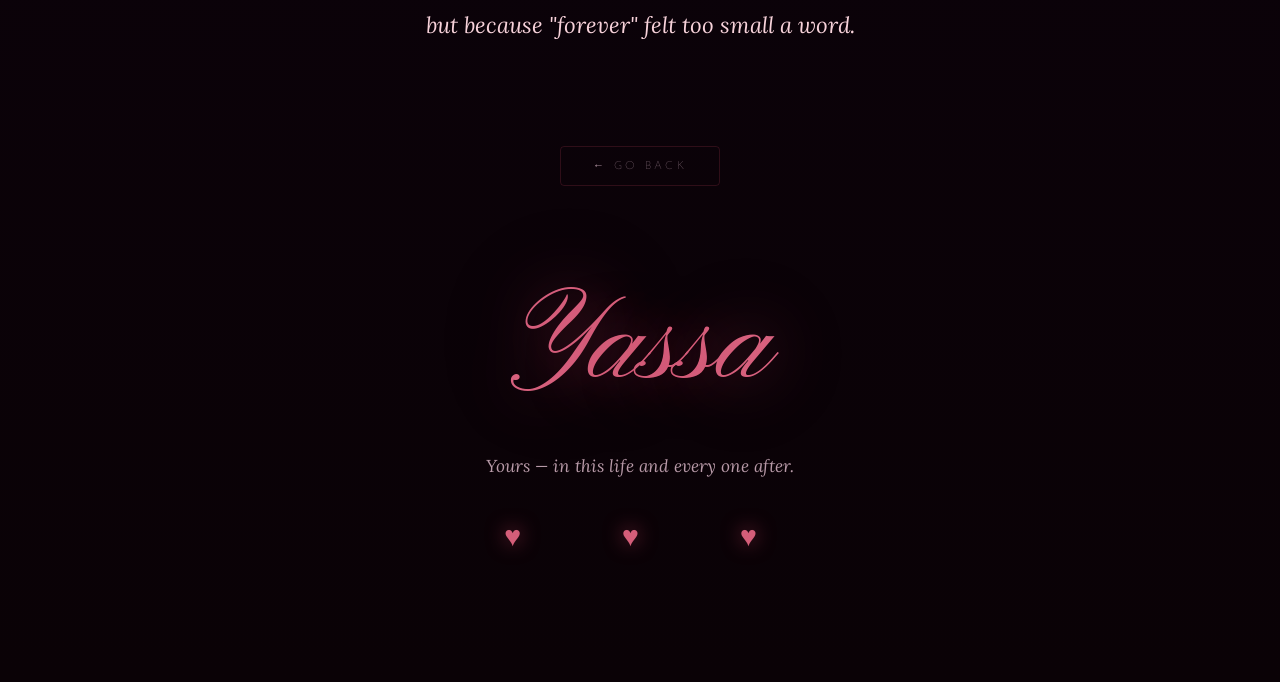
==== commit 5b960915: "update index.html, forever.html, memories.html, css/style.css, js/components.js, js/data.js" ====
--- a/forever.html
+++ b/forever.html
@@ -144,7 +144,7 @@
   <span class="pl hi rev d3">but because "forever" felt too small a word.</span>
 </div>
 
-<a href="index.html" class="back-link">← back to the letter</a>
+<a href="index.html" class="back-link">← Go back</a>
 
 <div class="final" style="padding-top: 2rem">
   <span class="sig rev">Yassa</span>
--- a/css/style.css
+++ b/css/style.css
@@ -289,6 +289,19 @@
   filter: drop-shadow(0 0 35px rgba(192, 65, 90, .8));
 }
 
+.hero-date {
+  display: block;
+  margin-bottom: 1.35rem;
+  font-family: 'Lora', serif;
+  font-size: clamp(1.2rem, 3.2vw, 2rem);
+  font-style: italic;
+  font-weight: 600;
+  color: var(--blush);
+  letter-spacing: .08em;
+  text-shadow: 0 0 18px rgba(192, 65, 90, .75), 0 0 38px rgba(216, 181, 111, .25);
+  animation: dateReveal 1.2s ease-out both, dateGlow 3.8s ease-in-out 1.2s infinite;
+}
+
 .from-label {
   font-family: 'Outfit', sans-serif;
   font-weight: 100;
@@ -311,7 +324,7 @@
   font-family: 'Pinyon Script', cursive;
   font-size: clamp(5rem, 20vw, 15rem);
   color: var(--blush);
-  line-height: .85;
+  line-height: 1.2;
   display: inline-block;
   transform-style: preserve-3d;
   transition: transform .06s linear;
@@ -429,7 +442,13 @@
   font-size: clamp(2.8rem, 7.5vw, 5rem);
   color: var(--blush);
   margin-bottom: 1.8rem;
-  line-height: 1;
+  line-height: 1.4;
+}
+
+section h2.anniversary-title {
+  font-size: clamp(2rem, 4vw, 3.4rem);
+  white-space: nowrap;
+  overflow-wrap: normal;
 }
 
 section p {
@@ -469,7 +488,7 @@
   font-size: 6rem;
   color: var(--rose);
   opacity: .18;
-  line-height: 1;
+  line-height: 1.2;
   pointer-events: none;
 }
 
@@ -478,6 +497,9 @@
   position: relative;
   z-index: 1;
   text-align: center;
+  display: flex;
+  flex-direction: column;
+  align-items: center;
   padding: 2rem clamp(1rem, 4vw, 3rem) 3.5rem;
 }
 
@@ -497,11 +519,15 @@
   border: none;
   cursor: pointer;
   padding: 0;
-  display: inline-block;
-  position: relative;
+  display: flex;
+  align-items: center;
+  justify-content: center;
+  position: relative;
+  line-height: 0;
 }
 
 .bhbtn svg {
+  display: block;
   width: clamp(110px, 24vw, 170px);
   height: clamp(110px, 24vw, 170px);
   filter: drop-shadow(0 0 28px rgba(192, 65, 90, .85)) drop-shadow(0 0 65px rgba(192, 65, 90, .4));
@@ -607,7 +633,7 @@
   font-family: 'Pinyon Script', cursive;
   font-size: clamp(1.7rem, 5vw, 2.7rem);
   color: var(--blush);
-  line-height: 1.35;
+  line-height: 1.5;
   margin-bottom: 2rem;
 }
 
@@ -631,6 +657,44 @@
   background: rgba(192, 65, 90, .38);
 }
 
+/* ── 14. FLOATING MESSAGE ── */
+.floating-msg {
+  position: fixed;
+  pointer-events: none;
+  z-index: 99999;
+  background: rgba(192, 52, 87, 0.85);
+  color: var(--cream);
+  padding: 0.5rem 1rem;
+  border-radius: 20px;
+  font-family: 'Outfit', sans-serif;
+  font-size: 0.8rem;
+  letter-spacing: 0.05em;
+  backdrop-filter: blur(4px);
+  border: 1px solid rgba(255, 255, 255, 0.1);
+  box-shadow: 0 4px 15px rgba(0, 0, 0, 0.2);
+  transform: translate(-50%, -50%);
+  animation: floatMsg 2s cubic-bezier(0.1, 0.8, 0.3, 1) forwards;
+}
+
+@keyframes floatMsg {
+  0% {
+    opacity: 0;
+    transform: translate(-50%, 10px) scale(0.8);
+  }
+  15% {
+    opacity: 1;
+    transform: translate(-50%, -10px) scale(1);
+  }
+  85% {
+    opacity: 1;
+    transform: translate(-50%, -30px) scale(1);
+  }
+  100% {
+    opacity: 0;
+    transform: translate(-50%, -40px) scale(0.9);
+  }
+}
+
 /* ── 11. 3D FLIP CARDS ── */
 .reasons {
   display: grid;
@@ -643,6 +707,12 @@
   perspective: 1200px;
   cursor: pointer;
   height: clamp(200px, 25vw, 240px);
+  outline: none;
+}
+
+.cw.rev,
+.cw.rev.on {
+  transform: none;
 }
 
 .ci {
@@ -650,19 +720,25 @@
   width: 100%;
   height: 100%;
   transform-style: preserve-3d;
-  transition: transform .8s cubic-bezier(.4, .2, .2, 1);
-}
-
-.cw.flipped .ci {
-  transform: rotateY(180deg);
+  transform-origin: center center;
+}
+
+.cw:focus-visible .cfront,
+.cw:focus-visible .cback {
+  box-shadow: 0 0 0 2px rgba(247, 210, 218, .75), 0 20px 80px rgba(0, 0, 0, .27);
 }
 
 .cf {
   position: absolute;
   inset: 0;
+  width: 100%;
+  height: 100%;
   backface-visibility: hidden;
+  -webkit-backface-visibility: hidden;
   border-radius: 3px;
   padding: 1.7rem;
+  transform-origin: center center;
+  transition: transform .8s cubic-bezier(.4, .2, .2, 1), opacity .35s ease;
 }
 
 .cfront {
@@ -670,7 +746,15 @@
   border: 1px solid rgba(192, 65, 90, .2);
   display: flex;
   flex-direction: column;
-  transition: border-color .3s, background .3s;
+  align-items: center;
+  justify-content: center;
+  transition: border-color .3s, background .3s, transform .8s cubic-bezier(.4, .2, .2, 1), opacity .35s ease;
+  transform: rotateY(0deg);
+}
+
+.cw.flipped .cfront {
+  opacity: 0;
+  transform: rotateY(-180deg);
 }
 
 .cw:hover .cfront:not(.cw.flipped .cfront) {
@@ -681,20 +765,26 @@
 .cback {
   background: linear-gradient(135deg, rgba(192, 65, 90, .2), rgba(139, 26, 48, .18));
   border: 1px solid rgba(192, 65, 90, .42);
+  opacity: 0;
   transform: rotateY(180deg);
   display: flex;
   flex-direction: column;
-  align-items: center;
+  align-items: flex-start;
   justify-content: center;
-  text-align: center;
+  text-align: left;
+}
+
+.cw.flipped .cback {
+  opacity: 1;
+  transform: rotateY(0deg);
 }
 
 .rnum {
   font-family: 'Pinyon Script', cursive;
-  font-size: 3rem;
-  color: rgba(192, 65, 90, .26);
-  line-height: .9;
-  margin-bottom: .4rem;
+  font-size: clamp(5rem, 12vw, 8rem);
+  color: rgba(247, 210, 218, .72);
+  line-height: 1.2;
+  text-shadow: 0 0 28px rgba(192, 65, 90, .65);
 }
 
 .rtit {
@@ -738,6 +828,12 @@
   color: var(--blush);
   line-height: 1.72;
   font-weight: 300;
+}
+
+.rbtxt strong {
+  color: var(--cream);
+  font-size: 1.05rem;
+  font-weight: 600;
 }
 
 /* ── 12. QUOTE ── */
@@ -893,10 +989,11 @@
   left: 8%;
   right: 8%;
   bottom: 4%;
-  background: linear-gradient(to bottom, rgba(253, 208, 216, .12), rgba(192, 65, 90, .08));
-  border: 1px solid rgba(192, 65, 90, .25);
-  border-radius: 2px;
-  padding: 1.4rem 1.1rem;
+  background: linear-gradient(180deg, rgba(255, 246, 242, .98), rgba(250, 218, 225, .94));
+  border: 1px solid rgba(255, 214, 224, .8);
+  border-radius: 12px;
+  box-shadow: 0 22px 55px rgba(0, 0, 0, .45), 0 0 28px rgba(247, 210, 218, .34);
+  padding: 1.45rem 1.25rem;
   transform: translateY(50%);
   opacity: 0;
   visibility: hidden;
@@ -912,11 +1009,41 @@
 }
 
 .eletter p {
-  font-family: 'Pinyon Script', cursive;
-  font-size: clamp(1.05rem, 2.8vw, 1.5rem);
-  color: var(--blush);
-  line-height: 1.65;
+  font-family: 'Lora', serif;
+  font-size: clamp(1rem, 2.35vw, 1.28rem);
+  font-weight: 600;
+  color: #35111d;
+  line-height: 1.55;
   text-align: center;
+  text-shadow: 0 1px 0 rgba(255, 255, 255, .55);
+}
+
+@keyframes dateReveal {
+  0% {
+    opacity: 0;
+    transform: translateY(12px) scale(.96);
+    filter: blur(5px);
+  }
+
+  100% {
+    opacity: 1;
+    transform: translateY(0) scale(1);
+    filter: blur(0);
+  }
+}
+
+@keyframes dateGlow {
+  0%,
+  100% {
+    opacity: .82;
+    transform: translateY(0);
+  }
+
+  50% {
+    opacity: 1;
+    transform: translateY(-3px);
+    text-shadow: 0 0 26px rgba(247, 210, 218, .9), 0 0 48px rgba(216, 181, 111, .42);
+  }
 }
 
 .ehint {
@@ -1229,6 +1356,11 @@
   overflow: hidden;
   position: relative;
   border-radius: 18px;
+}
+
+.cf.glass-card {
+  position: absolute;
+  inset: 0;
 }
 
 .glass-card::before {
@@ -1533,6 +1665,16 @@
   margin-top: 2rem;
 }
 
+.fav-card {
+  height: clamp(260px, 32vw, 320px);
+}
+
+.fav-card .cback {
+  align-items: center;
+  padding: 2rem;
+  text-align: center;
+}
+
 .fav-item {
   padding: 1.8rem;
   border-radius: 6px;
@@ -1674,4 +1816,4 @@
   font-size: .65rem;
   color: var(--muted);
   text-transform: uppercase;
-}+}
